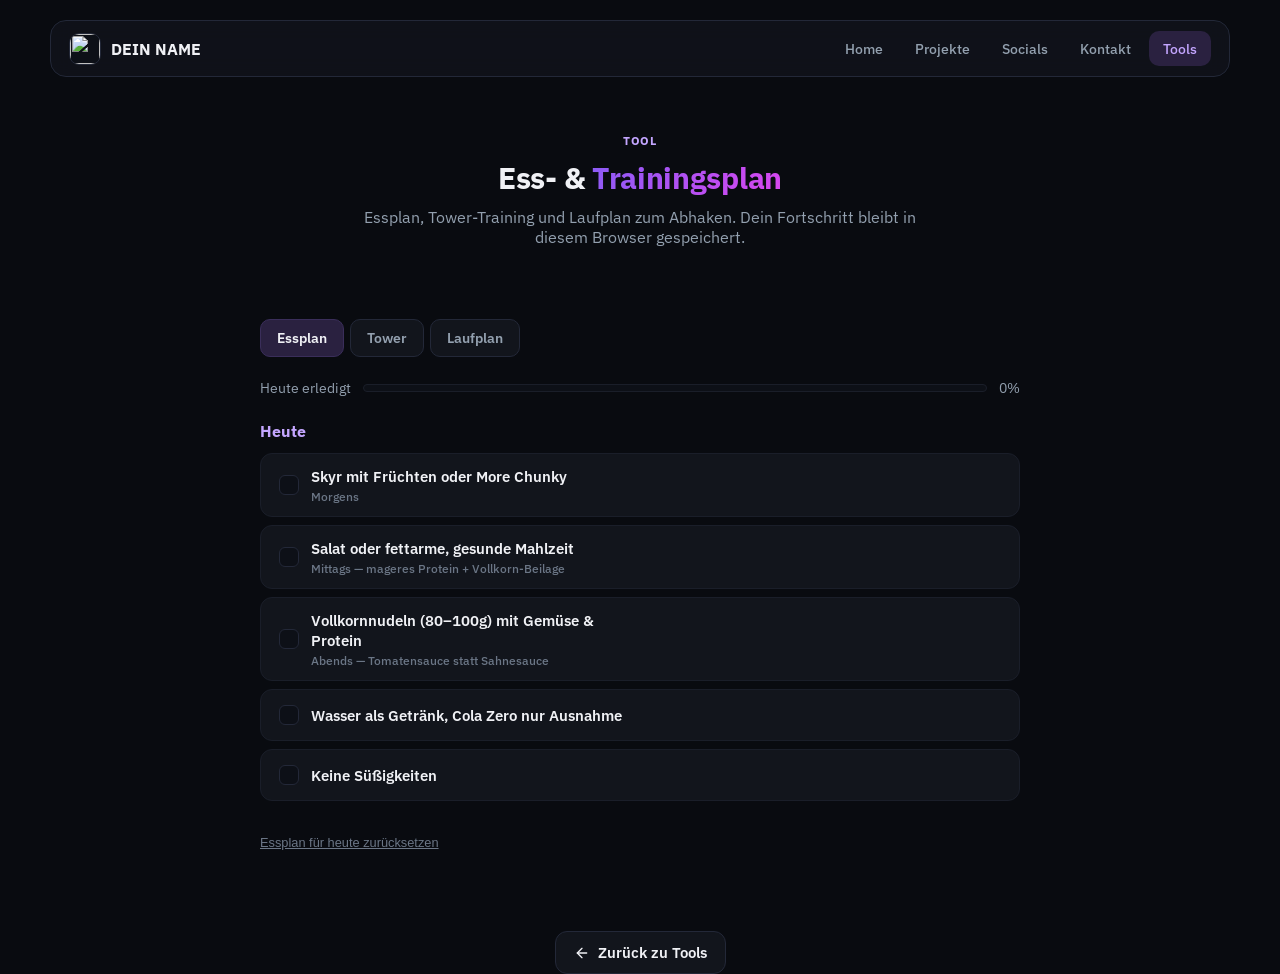
==== fitnessplan.html @ 19774f66 "Add files via upload" ====
<!doctype html>
<html lang="de">
<head>
<meta charset="UTF-8" />
<meta name="viewport" content="width=device-width, initial-scale=1" />
<title>Fitnessplan — DEIN NAME</title>
<link rel="preconnect" href="https://fonts.googleapis.com">
<link rel="preconnect" href="https://fonts.gstatic.com" crossorigin>
<link href="https://fonts.googleapis.com/css2?family=IBM+Plex+Mono:wght@400;500;600&family=IBM+Plex+Sans:wght@400;500;600;700;800&display=swap" rel="stylesheet">
<link rel="stylesheet" href="style.css">
</head>
<body>
<div class="page-bg">
  <img class="bg-gif" src="assets/background.gif" alt="" />
  <div class="blob blob-1"></div>
  <div class="blob blob-2"></div>
  <div class="scrim"></div>
</div>
<div class="nav-outer">
  <nav class="nav">
    <a href="index.html" class="nav-brand">
      <span class="nav-avatar"><img src="assets/avatar.jpg" alt=""></span>
      <span class="nav-name">DEIN NAME</span>
    </a>
    <div class="nav-links">
      <a href="index.html">Home</a>
      <a href="projekte.html">Projekte</a>
      <a href="socials.html">Socials</a>
      <a href="kontakt.html">Kontakt</a>
      <a href="tools.html" class="active">Tools</a>
    </div>
  </nav>
</div>

<main class="frame">
  <div class="wrap">
    <section class="section no-border centered" style="padding-top:56px;">
      <p class="section-eyebrow">TOOL</p>
      <h2>Ess- &amp; <span class="grad">Trainingsplan</span></h2>
      <p class="lead">Essplan, Tower-Training und Laufplan zum Abhaken. Dein Fortschritt bleibt in diesem Browser gespeichert.</p>
    </section>

    <section class="section no-border" style="padding-top:0; max-width:760px; margin:0 auto;">
      <div class="fit-tabs">
        <button class="fit-tab is-active" data-tab="essen">Essplan</button>
        <button class="fit-tab" data-tab="tower">Tower</button>
        <button class="fit-tab" data-tab="laufen">Laufplan</button>
      </div>

      <div class="fit-progress">
        <span>Heute erledigt</span>
        <span class="fit-progress-track"><span class="fit-progress-fill" id="progressFill"></span></span>
        <span id="progressLabel">0%</span>
      </div>

      <!-- ESSPLAN -->
      <div class="fit-panel is-active" data-panel="essen">
        <div class="fit-group">
          <h3>Heute</h3>
          <div class="fit-item" data-id="essen-morgens">
            <input type="checkbox" class="fit-check" />
            <span><span class="fit-item-title">Skyr mit Früchten oder More Chunky</span><span class="fit-item-sub">Morgens</span></span>
            <span></span><span></span>
          </div>
          <div class="fit-item" data-id="essen-mittags">
            <input type="checkbox" class="fit-check" />
            <span><span class="fit-item-title">Salat oder fettarme, gesunde Mahlzeit</span><span class="fit-item-sub">Mittags — mageres Protein + Vollkorn-Beilage</span></span>
            <span></span><span></span>
          </div>
          <div class="fit-item" data-id="essen-abends">
            <input type="checkbox" class="fit-check" />
            <span><span class="fit-item-title">Vollkornnudeln (80–100g) mit Gemüse &amp; Protein</span><span class="fit-item-sub">Abends — Tomatensauce statt Sahnesauce</span></span>
            <span></span><span></span>
          </div>
          <div class="fit-item" data-id="essen-wasser">
            <input type="checkbox" class="fit-check" />
            <span><span class="fit-item-title">Wasser als Getränk, Cola Zero nur Ausnahme</span></span>
            <span></span><span></span>
          </div>
          <div class="fit-item" data-id="essen-suess">
            <input type="checkbox" class="fit-check" />
            <span><span class="fit-item-title">Keine Süßigkeiten</span></span>
            <span></span><span></span>
          </div>
        </div>
        <button class="fit-reset" data-reset="essen">Essplan für heute zurücksetzen</button>
      </div>

      <!-- TOWER -->
      <div class="fit-panel" data-panel="tower">
        <div class="fit-group">
          <h3>Tag A — Zug (Rücken / Bizeps)</h3>
          <div class="fit-item" data-id="tower-a-klimm"><input type="checkbox" class="fit-check" /><span class="fit-item-title">Klimmzüge</span><span class="fit-item-sets">3 x 6–10</span><span class="fit-item-weight">Körpergewicht</span></div>
          <div class="fit-item" data-id="tower-a-lat"><input type="checkbox" class="fit-check" /><span class="fit-item-title">Kabelzug Lat-Pulldown</span><span class="fit-item-sets">3 x 10–12</span><span class="fit-item-weight">5 Platten (22,5kg)</span></div>
          <div class="fit-item" data-id="tower-a-row"><input type="checkbox" class="fit-check" /><span class="fit-item-title">Kabelrudern sitzend</span><span class="fit-item-sets">3 x 10–12</span><span class="fit-item-weight">5 Platten (22,5kg)</span></div>
          <div class="fit-item" data-id="tower-a-curl"><input type="checkbox" class="fit-check" /><span class="fit-item-title">Kabel-Bizepscurls</span><span class="fit-item-sets">3 x 12</span><span class="fit-item-weight">3 Platten (13,5kg)</span></div>
          <div class="fit-item" data-id="tower-a-leg"><input type="checkbox" class="fit-check" /><span class="fit-item-title">Hängendes Beinheben</span><span class="fit-item-sets">3 x 10–15</span><span class="fit-item-weight">Körpergewicht</span></div>
        </div>
        <div class="fit-group">
          <h3>Tag B — Druck (Brust / Schulter / Trizeps)</h3>
          <div class="fit-item" data-id="tower-b-dips"><input type="checkbox" class="fit-check" /><span class="fit-item-title">Dips am Tower</span><span class="fit-item-sets">3 x 6–10</span><span class="fit-item-weight">Körpergewicht</span></div>
          <div class="fit-item" data-id="tower-b-chest"><input type="checkbox" class="fit-check" /><span class="fit-item-title">Kabel-Brustpresse / Crossover</span><span class="fit-item-sets">3 x 10–12</span><span class="fit-item-weight">4 Platten (18kg) / Seite</span></div>
          <div class="fit-item" data-id="tower-b-shoulder"><input type="checkbox" class="fit-check" /><span class="fit-item-title">Kabel-Schulterdrücken</span><span class="fit-item-sets">3 x 10–12</span><span class="fit-item-weight">3 Platten (13,5kg) / Seite</span></div>
          <div class="fit-item" data-id="tower-b-tri"><input type="checkbox" class="fit-check" /><span class="fit-item-title">Kabel-Trizepsdrücken (Seil)</span><span class="fit-item-sets">3 x 12</span><span class="fit-item-weight">3 Platten (13,5kg)</span></div>
          <div class="fit-item" data-id="tower-b-plank"><input type="checkbox" class="fit-check" /><span class="fit-item-title">Plank</span><span class="fit-item-sets">3 x 30–45 Sek.</span><span class="fit-item-weight">Körpergewicht</span></div>
        </div>
        <div class="fit-group">
          <h3>Tag C — Beine + Rumpf</h3>
          <div class="fit-item" data-id="tower-c-squat"><input type="checkbox" class="fit-check" /><span class="fit-item-title">Kniebeugen</span><span class="fit-item-sets">3 x 12–15</span><span class="fit-item-weight">Körpergewicht</span></div>
          <div class="fit-item" data-id="tower-c-lunge"><input type="checkbox" class="fit-check" /><span class="fit-item-title">Ausfallschritte</span><span class="fit-item-sets">3 x 12 / Bein</span><span class="fit-item-weight">Körpergewicht</span></div>
          <div class="fit-item" data-id="tower-c-calf"><input type="checkbox" class="fit-check" /><span class="fit-item-title">Wadenheben</span><span class="fit-item-sets">3 x 15–20</span><span class="fit-item-weight">Körpergewicht</span></div>
          <div class="fit-item" data-id="tower-c-twist"><input type="checkbox" class="fit-check" /><span class="fit-item-title">Russian Twists / Seitplank</span><span class="fit-item-sets">3 x</span><span class="fit-item-weight">Körpergewicht</span></div>
        </div>
        <button class="fit-reset" data-reset="tower">Tower-Training zurücksetzen</button>
      </div>

      <!-- LAUFPLAN -->
      <div class="fit-panel" data-panel="laufen">
        <div class="fit-group">
          <h3>Fortschritt (2x pro Woche)</h3>
          <div class="fit-item" data-id="lauf-w12"><input type="checkbox" class="fit-check" /><span class="fit-item-title">Woche 1–2</span><span class="fit-item-sets">2,5 km</span><span class="fit-item-weight">Run/Walk 1/2 Min</span></div>
          <div class="fit-item" data-id="lauf-w34"><input type="checkbox" class="fit-check" /><span class="fit-item-title">Woche 3–4</span><span class="fit-item-sets">3,5 km</span><span class="fit-item-weight">mehr am Stück</span></div>
          <div class="fit-item" data-id="lauf-w56"><input type="checkbox" class="fit-check" /><span class="fit-item-title">Woche 5–6</span><span class="fit-item-sets">4,5 km</span><span class="fit-item-weight">durchgehend, langsam</span></div>
          <div class="fit-item" data-id="lauf-w78"><input type="checkbox" class="fit-check" /><span class="fit-item-title">Woche 7–8</span><span class="fit-item-sets">6 km</span><span class="fit-item-weight">durchgehend</span></div>
        </div>
        <button class="fit-reset" data-reset="laufen">Laufplan zurücksetzen</button>
      </div>
    </section>

    <div class="back-wrap">
      <a class="btn btn-ghost" href="tools.html">
        <svg viewBox="0 0 24 24" fill="none" stroke="currentColor" stroke-width="2" stroke-linecap="round" stroke-linejoin="round"><path d="M19 12H5"/><path d="m12 19-7-7 7-7"/></svg>
        Zurück zu Tools
      </a>
    </div>
  </div>
</main>

<script>
const STORAGE_KEY = "fitnessplan-checks";
const state = JSON.parse(localStorage.getItem(STORAGE_KEY) || "{}");

function saveState() {
  localStorage.setItem(STORAGE_KEY, JSON.stringify(state));
}

function updateProgress() {
  const activePanel = document.querySelector(".fit-panel.is-active");
  const items = activePanel.querySelectorAll(".fit-item");
  const total = items.length;
  const done = [...items].filter(i => state[i.dataset.id]).length;
  const pct = total ? Math.round((done / total) * 100) : 0;
  document.getElementById("progressFill").style.width = pct + "%";
  document.getElementById("progressLabel").textContent = pct + "%";
}

document.querySelectorAll(".fit-item").forEach(item => {
  const id = item.dataset.id;
  const box = item.querySelector(".fit-check");
  box.checked = !!state[id];
  if (box.checked) item.classList.add("is-done");
  box.addEventListener("change", () => {
    state[id] = box.checked;
    item.classList.toggle("is-done", box.checked);
    saveState();
    updateProgress();
  });
});

document.querySelectorAll(".fit-tab").forEach(tab => {
  tab.addEventListener("click", () => {
    document.querySelectorAll(".fit-tab").forEach(t => t.classList.remove("is-active"));
    document.querySelectorAll(".fit-panel").forEach(p => p.classList.remove("is-active"));
    tab.classList.add("is-active");
    document.querySelector(`.fit-panel[data-panel="${tab.dataset.tab}"]`).classList.add("is-active");
    updateProgress();
  });
});

document.querySelectorAll("[data-reset]").forEach(btn => {
  btn.addEventListener("click", () => {
    const prefix = btn.dataset.reset;
    Object.keys(state).forEach(k => { if (k.startsWith(prefix)) delete state[k]; });
    saveState();
    document.querySelectorAll(`.fit-panel[data-panel="${prefix}"] .fit-check`).forEach(box => {
      box.checked = false;
      box.closest(".fit-item").classList.remove("is-done");
    });
    updateProgress();
  });
});

updateProgress();
</script>
</body>
</html>
---- style.css ----
:root {
  --bg: #090B10;
  --panel: #12151C;
  --panel-2: #0D1017;
  --line: #232838;
  --line-soft: #1A1E29;
  --text: #F0F1F5;
  --muted: #93A0AF;
  --muted-2: #6B7686;

  /* purple accent system */
  --accent-1: #8B5CF6;   /* violet */
  --accent-2: #D946EF;   /* fuchsia */
  --accent-soft: #2A2140;
  --accent-text: #C4A6FF;

  --online: #3BA55C;
  --idle: #F0B429;
  --dnd: #ED4245;
  --offline: #6B7280;

  --font-sans: "IBM Plex Sans", system-ui, sans-serif;
  --font-mono: "IBM Plex Mono", ui-monospace, monospace;
  --grad: linear-gradient(120deg, var(--accent-1), var(--accent-2));
}

* { box-sizing: border-box; }

html, body {
  margin: 0;
  padding: 0;
  background: var(--bg);
  color: var(--text);
  font-family: var(--font-sans);
  -webkit-font-smoothing: antialiased;
  scroll-behavior: smooth;
}

.mono { font-family: var(--font-mono); }
.muted { color: var(--muted); }
.grad {
  background: var(--grad);
  -webkit-background-clip: text;
  background-clip: text;
  color: transparent;
}
.grad-dot { color: var(--accent-2); }

/* ---- background: gif/video + glow blobs ------------------------- */
.page-bg {
  position: fixed;
  inset: 0;
  z-index: -2;
  overflow: hidden;
  background: var(--bg);
}
.page-bg video, .page-bg img.bg-gif {
  position: absolute;
  inset: 0;
  width: 100%;
  height: 100%;
  object-fit: cover;
  opacity: 0.22;
}
.page-bg .blob {
  position: absolute;
  border-radius: 50%;
  filter: blur(90px);
  opacity: 0.35;
}
.page-bg .blob-1 {
  width: 520px; height: 520px;
  top: -160px; right: -100px;
  background: radial-gradient(circle, var(--accent-1), transparent 70%);
}
.page-bg .blob-2 {
  width: 460px; height: 460px;
  top: 40%; left: -140px;
  background: radial-gradient(circle, var(--accent-2), transparent 70%);
  opacity: 0.22;
}
.page-bg .scrim {
  position: absolute;
  inset: 0;
  background: linear-gradient(180deg, rgba(9,11,16,0.55), rgba(9,11,16,0.92) 60%, var(--bg));
}

.sound-btn {
  position: fixed;
  bottom: 20px;
  right: 20px;
  z-index: 30;
  display: inline-flex;
  align-items: center;
  gap: 8px;
  background: rgba(18,21,28,0.85);
  color: var(--text);
  border: 1px solid var(--line);
  border-radius: 999px;
  padding: 10px 16px;
  font-family: var(--font-sans);
  font-size: 0.85rem;
  font-weight: 500;
  cursor: pointer;
  backdrop-filter: blur(8px);
}
.sound-btn:hover { border-color: var(--accent-1); color: var(--accent-text); }
.sound-btn svg { width: 16px; height: 16px; }

/* ---- layout --------------------------------------------------- */
.wrap { max-width: 1180px; margin: 0 auto; padding: 0 24px; }

/* ---- nav (floating pill) --------------------------------------- */
.nav-outer { padding: 20px 24px 0; position: relative; z-index: 10; }
.nav {
  max-width: 1180px;
  margin: 0 auto;
  display: flex;
  align-items: center;
  justify-content: space-between;
  background: rgba(18,21,28,0.75);
  border: 1px solid var(--line);
  border-radius: 16px;
  padding: 10px 18px;
  backdrop-filter: blur(10px);
}
.nav-brand { display: flex; align-items: center; gap: 10px; text-decoration: none; color: var(--text); }
.nav-avatar {
  width: 32px; height: 32px;
  border-radius: 10px;
  overflow: hidden;
  background: var(--panel-2);
  border: 1px solid var(--line);
  flex-shrink: 0;
}
.nav-avatar img { width: 100%; height: 100%; object-fit: cover; display: block; }
.nav-name { font-weight: 700; font-size: 0.98rem; }
.nav-links { display: flex; align-items: center; gap: 4px; }
.nav-links a {
  display: inline-flex;
  align-items: center;
  gap: 6px;
  color: var(--muted);
  text-decoration: none;
  font-size: 0.9rem;
  font-weight: 500;
  padding: 8px 14px;
  border-radius: 10px;
  transition: color 0.15s ease, background 0.15s ease;
}
.nav-links a svg { width: 14px; height: 14px; }
.nav-links a:hover { color: var(--text); }
.nav-links a.active { color: var(--accent-text); background: var(--accent-soft); }
.nav-links a.locked { color: var(--muted-2); }

/* ---- hero ------------------------------------------------------- */
.hero-grid {
  display: grid;
  grid-template-columns: 1.15fr 0.85fr;
  gap: 40px;
  align-items: start;
  padding: 64px 0 56px;
}
@media (max-width: 900px) {
  .hero-grid { grid-template-columns: 1fr; padding: 40px 0; }
}

.badge {
  display: inline-flex;
  align-items: center;
  gap: 8px;
  background: var(--accent-soft);
  border: 1px solid #3A2E5A;
  color: var(--accent-text);
  font-size: 0.78rem;
  font-weight: 600;
  letter-spacing: 0.03em;
  padding: 7px 14px;
  border-radius: 999px;
  margin-bottom: 22px;
}
.badge .pip {
  width: 6px; height: 6px; border-radius: 50%;
  background: var(--accent-1);
}

.hero-copy h1 {
  font-size: 3rem;
  line-height: 1.08;
  font-weight: 800;
  margin: 0 0 18px;
  letter-spacing: -0.01em;
}
@media (max-width: 560px) { .hero-copy h1 { font-size: 2.2rem; } }

.hero-copy .lead {
  color: var(--muted);
  font-size: 1.05rem;
  line-height: 1.65;
  max-width: 52ch;
  margin: 0 0 28px;
}

.hero-actions { display: flex; flex-wrap: wrap; gap: 10px; }

.btn {
  display: inline-flex;
  align-items: center;
  gap: 8px;
  padding: 11px 18px;
  border-radius: 12px;
  font-size: 0.92rem;
  font-weight: 600;
  text-decoration: none;
  cursor: pointer;
  border: 1px solid transparent;
  transition: opacity 0.15s ease, border-color 0.15s ease, background 0.15s ease;
}
.btn svg { width: 16px; height: 16px; }
.btn-grad { background: var(--grad); color: #fff; }
.btn-grad:hover { opacity: 0.9; }
.btn-ghost {
  background: var(--panel);
  color: var(--text);
  border-color: var(--line);
}
.btn-ghost:hover { border-color: var(--accent-1); color: var(--accent-text); }
.btn-ghost.locked { color: var(--muted-2); }
.btn-wide { width: 100%; justify-content: center; }

/* ---- profile card ---------------------------------------------- */
.profile-card {
  background: var(--panel);
  border: 1px solid var(--line);
  border-radius: 18px;
  padding: 22px;
}
.profile-eyebrow {
  font-size: 0.75rem;
  font-weight: 700;
  letter-spacing: 0.06em;
  color: var(--accent-text);
  margin: 0 0 14px;
}
.profile-head { display: flex; align-items: center; gap: 14px; margin-bottom: 18px; }
.avatar-glow {
  width: 60px; height: 60px;
  border-radius: 16px;
  padding: 2px;
  background: var(--grad);
  flex-shrink: 0;
}
.avatar-glow span {
  display: block;
  width: 100%; height: 100%;
  border-radius: 14px;
  overflow: hidden;
  background: var(--panel-2);
}
.avatar-glow img { width: 100%; height: 100%; object-fit: cover; display: block; }
.profile-head h2 { margin: 0 0 2px; font-size: 1.15rem; font-weight: 700; }
.profile-head p { margin: 0; font-size: 0.88rem; color: var(--muted); }

.status-row { display: grid; grid-template-columns: 1fr 1fr; gap: 10px; margin-bottom: 14px; }
.status-widget {
  background: var(--panel-2);
  border: 1px solid var(--line-soft);
  border-radius: 12px;
  padding: 12px;
  min-height: 78px;
}
.status-top { display: flex; align-items: center; gap: 8px; margin-bottom: 8px; }
.status-mini-avatar {
  position: relative;
  width: 22px; height: 22px;
  border-radius: 50%;
  background: var(--panel);
  border: 1px solid var(--line);
  overflow: hidden;
  flex-shrink: 0;
}
.status-mini-avatar img { width: 100%; height: 100%; object-fit: cover; }
.status-mini-avatar .pip {
  position: absolute;
  bottom: -1px; right: -1px;
  width: 8px; height: 8px;
  border-radius: 50%;
  border: 2px solid var(--panel-2);
}
.status-icon {
  width: 20px; height: 20px;
  display: flex; align-items: center; justify-content: center;
  color: var(--accent-text);
}
.status-icon svg { width: 16px; height: 16px; }
.status-label { font-size: 0.82rem; font-weight: 600; color: var(--muted); }
.status-value { font-size: 0.86rem; font-weight: 700; margin: 0; }
.status-sub { font-size: 0.74rem; color: var(--muted-2); margin: 4px 0 0; }

.pip-online { background: var(--online); }
.pip-idle { background: var(--idle); }
.pip-dnd { background: var(--dnd); }
.pip-offline { background: var(--offline); }
.val-online { color: var(--online); }
.val-idle { color: var(--idle); }
.val-dnd { color: var(--dnd); }
.val-offline { color: var(--muted); }
.val-active { color: var(--accent-text); }

.tagline-bar {
  border: 1px solid var(--line-soft);
  border-radius: 12px;
  padding: 12px 14px;
  text-align: center;
  color: var(--muted);
  font-size: 0.85rem;
}

/* ---- section header --------------------------------------------- */
.section { padding: 40px 0; border-top: 1px solid var(--line-soft); }
.section.no-border { border-top: none; }
.section-eyebrow {
  font-size: 0.75rem;
  font-weight: 700;
  letter-spacing: 0.06em;
  color: var(--accent-text);
  margin: 0 0 10px;
}
.section h2 { font-size: 1.9rem; font-weight: 800; margin: 0 0 10px; letter-spacing: -0.01em; }
.section .lead { color: var(--muted); font-size: 0.98rem; max-width: 60ch; margin: 0 0 32px; }
.section.centered { text-align: center; }
.section.centered .lead { margin-left: auto; margin-right: auto; }
.section-icon {
  width: 48px; height: 48px;
  border-radius: 12px;
  background: var(--accent-soft);
  border: 1px solid #3A2E5A;
  display: flex; align-items: center; justify-content: center;
  color: var(--accent-text);
  margin: 0 auto 18px;
}
.section-icon svg { width: 22px; height: 22px; }

/* ---- communities grid ---------------------------------------- */
.community-grid { display: grid; grid-template-columns: 1fr 1fr; gap: 16px; }
@media (max-width: 700px) { .community-grid { grid-template-columns: 1fr; } }
.community-card {
  background: var(--panel);
  border: 1px solid var(--line);
  border-radius: 16px;
  padding: 18px;
  display: flex;
  gap: 16px;
  align-items: flex-start;
}
.community-thumb {
  width: 64px; height: 64px;
  border-radius: 14px;
  padding: 2px;
  background: var(--grad);
  flex-shrink: 0;
}
.community-thumb span {
  display: block; width: 100%; height: 100%;
  border-radius: 12px; overflow: hidden;
  background: var(--panel-2);
}
.community-thumb img { width: 100%; height: 100%; object-fit: cover; display: block; }
.community-body h3 { margin: 0 0 2px; font-size: 1.05rem; font-weight: 700; }
.community-body .role { margin: 0 0 12px; font-size: 0.85rem; color: var(--accent-text); font-weight: 600; }

/* ---- project / tools grid --------------------------------------- */
.project-grid { display: grid; grid-template-columns: 1fr 1fr; gap: 16px; }
@media (max-width: 700px) { .project-grid { grid-template-columns: 1fr; } }
.project-card {
  background: var(--panel);
  border: 1px solid var(--line);
  border-radius: 16px;
  padding: 22px;
}
.project-top { display: flex; align-items: flex-start; justify-content: space-between; margin-bottom: 16px; }
.icon-box {
  width: 42px; height: 42px;
  border-radius: 11px;
  background: var(--accent-soft);
  border: 1px solid #3A2E5A;
  display: flex; align-items: center; justify-content: center;
  color: var(--accent-text);
}
.icon-box svg { width: 19px; height: 19px; }
.icon-box-btn {
  width: 34px; height: 34px;
  border-radius: 10px;
  background: var(--panel-2);
  border: 1px solid var(--line);
  display: flex; align-items: center; justify-content: center;
  color: var(--muted);
  text-decoration: none;
}
.icon-box-btn svg { width: 15px; height: 15px; }
.project-card h3 { margin: 0 0 8px; font-size: 1.1rem; font-weight: 700; }
.project-card p { margin: 0 0 18px; color: var(--muted); font-size: 0.9rem; line-height: 1.55; }
.tag-row { display: flex; flex-wrap: wrap; gap: 8px; margin-bottom: 14px; }
.tag-pill {
  font-size: 0.76rem;
  font-weight: 600;
  color: var(--muted);
  background: var(--panel-2);
  border: 1px solid var(--line-soft);
  padding: 5px 11px;
  border-radius: 999px;
}
.lock-row {
  border-top: 1px solid var(--line-soft);
  padding-top: 12px;
  display: flex;
  align-items: center;
  gap: 6px;
  font-size: 0.8rem;
  color: var(--muted-2);
}
.lock-row svg { width: 13px; height: 13px; }

.notice-bar {
  display: flex;
  align-items: center;
  justify-content: center;
  gap: 8px;
  background: var(--panel);
  border: 1px solid var(--line);
  border-radius: 12px;
  padding: 14px;
  color: var(--muted);
  font-size: 0.88rem;
  margin-top: 24px;
}
.notice-bar svg { width: 15px; height: 15px; color: var(--accent-text); flex-shrink: 0; }

/* ---- contact cards ----------------------------------------------- */
.contact-grid { display: grid; grid-template-columns: 1fr 1fr; gap: 16px; max-width: 900px; margin: 0 auto; }
@media (max-width: 700px) { .contact-grid { grid-template-columns: 1fr; } }
.contact-card {
  background: var(--panel);
  border: 1px solid var(--line);
  border-radius: 16px;
  padding: 24px;
}
.contact-card .icon-box { margin-bottom: 18px; }
.contact-card .section-eyebrow { margin-bottom: 8px; }
.contact-card h3 { margin: 0 0 10px; font-size: 1.3rem; font-weight: 700; }
.contact-card p { margin: 0 0 20px; color: var(--muted); font-size: 0.92rem; line-height: 1.55; }

.back-wrap { text-align: center; margin-top: 40px; }

/* ---- login card (tools template) ---------------------------------- */
.login-wrap { display: flex; justify-content: center; padding: 70px 0; }
.login-card {
  width: 100%; max-width: 380px;
  background: var(--panel);
  border: 1px solid var(--line);
  border-radius: 18px;
  padding: 30px 26px;
  text-align: center;
}
.login-card .icon-box { margin: 0 auto 16px; width: 52px; height: 52px; border-radius: 14px; }
.login-card .icon-box svg { width: 24px; height: 24px; }
.login-card h1 { font-size: 1.4rem; margin: 0 0 8px; }
.login-card p.lead { font-size: 0.88rem; margin: 0 0 22px; }
.field {
  width: 100%;
  background: var(--panel-2);
  border: 1px solid var(--line);
  border-radius: 10px;
  padding: 11px 14px;
  color: var(--text);
  font-size: 0.9rem;
  margin-bottom: 12px;
  font-family: var(--font-sans);
}
.field::placeholder { color: var(--muted-2); }
.login-back { display: block; margin-top: 16px; font-size: 0.85rem; color: var(--muted); text-decoration: none; }
.login-back:hover { color: var(--accent-text); }

/* ---- footer ----------------------------------------------------- */
.foot {
  border-top: 1px solid var(--line-soft);
  padding: 26px 0 60px;
  display: flex;
  justify-content: space-between;
  align-items: center;
  flex-wrap: wrap;
  gap: 14px;
}
.foot-copy { font-size: 0.85rem; color: var(--muted-2); }
.foot-social { display: flex; gap: 10px; }
.foot-social a {
  width: 34px; height: 34px;
  border-radius: 10px;
  background: var(--panel);
  border: 1px solid var(--line);
  display: flex; align-items: center; justify-content: center;
  color: var(--muted);
  text-decoration: none;
}
.foot-social a svg { width: 15px; height: 15px; }
.foot-social a:hover { color: var(--accent-text); border-color: var(--accent-1); }

main.frame { position: relative; z-index: 1; }

a:focus-visible, button:focus-visible {
  outline: 2px solid var(--accent-1);
  outline-offset: 2px;
}

@media (prefers-reduced-motion: reduce) {
  * { transition: none !important; animation: none !important; }
}

/* ---- fitness tool ------------------------------------------------ */
.fit-tabs { display: flex; gap: 6px; margin-bottom: 22px; flex-wrap: wrap; }
.fit-tab {
  background: var(--panel);
  border: 1px solid var(--line);
  color: var(--muted);
  font-family: var(--font-sans);
  font-size: 0.88rem;
  font-weight: 600;
  padding: 9px 16px;
  border-radius: 10px;
  cursor: pointer;
}
.fit-tab.is-active { color: var(--text); background: var(--accent-soft); border-color: #3A2E5A; }

.fit-progress {
  display: flex; align-items: center; gap: 12px;
  margin-bottom: 24px;
  color: var(--muted); font-size: 0.85rem;
}
.fit-progress-track {
  flex: 1; height: 8px; border-radius: 999px;
  background: var(--panel-2); border: 1px solid var(--line-soft); overflow: hidden;
}
.fit-progress-fill { height: 100%; background: var(--grad); width: 0%; transition: width 0.25s ease; }

.fit-panel { display: none; }
.fit-panel.is-active { display: block; }

.fit-group { margin-bottom: 28px; }
.fit-group h3 { font-size: 1rem; font-weight: 700; margin: 0 0 12px; color: var(--accent-text); }

.fit-item {
  display: grid;
  grid-template-columns: 22px 1.3fr 0.5fr 0.9fr;
  gap: 14px;
  align-items: center;
  padding: 12px 14px;
  border-radius: 12px;
  border: 1px solid var(--line-soft);
  background: var(--panel);
  margin-bottom: 8px;
}
.fit-item.is-done { opacity: 0.55; }
.fit-item.is-done .fit-item-title { text-decoration: line-through; }
@media (max-width: 700px) {
  .fit-item { grid-template-columns: 22px 1fr; }
  .fit-item-sets, .fit-item-weight { grid-column: 2; font-size: 0.8rem; }
}

.fit-check {
  appearance: none;
  width: 20px; height: 20px;
  border-radius: 6px;
  border: 1.5px solid var(--line);
  background: var(--panel-2);
  cursor: pointer;
  position: relative;
  flex-shrink: 0;
}
.fit-check:checked { background: var(--grad); border-color: transparent; }
.fit-check:checked::after {
  content: "";
  position: absolute; left: 6px; top: 2px;
  width: 5px; height: 10px;
  border: solid #fff; border-width: 0 2px 2px 0;
  transform: rotate(40deg);
}

.fit-item-title { font-size: 0.92rem; font-weight: 600; }
.fit-item-sub { display: block; font-size: 0.78rem; color: var(--muted-2); font-weight: 500; margin-top: 2px; }
.fit-item-sets, .fit-item-weight { font-size: 0.82rem; color: var(--muted); }

.fit-reset {
  background: none; border: none; color: var(--muted-2);
  font-size: 0.8rem; text-decoration: underline; cursor: pointer;
  padding: 0; margin-top: 6px;
}
.fit-reset:hover { color: var(--accent-text); }
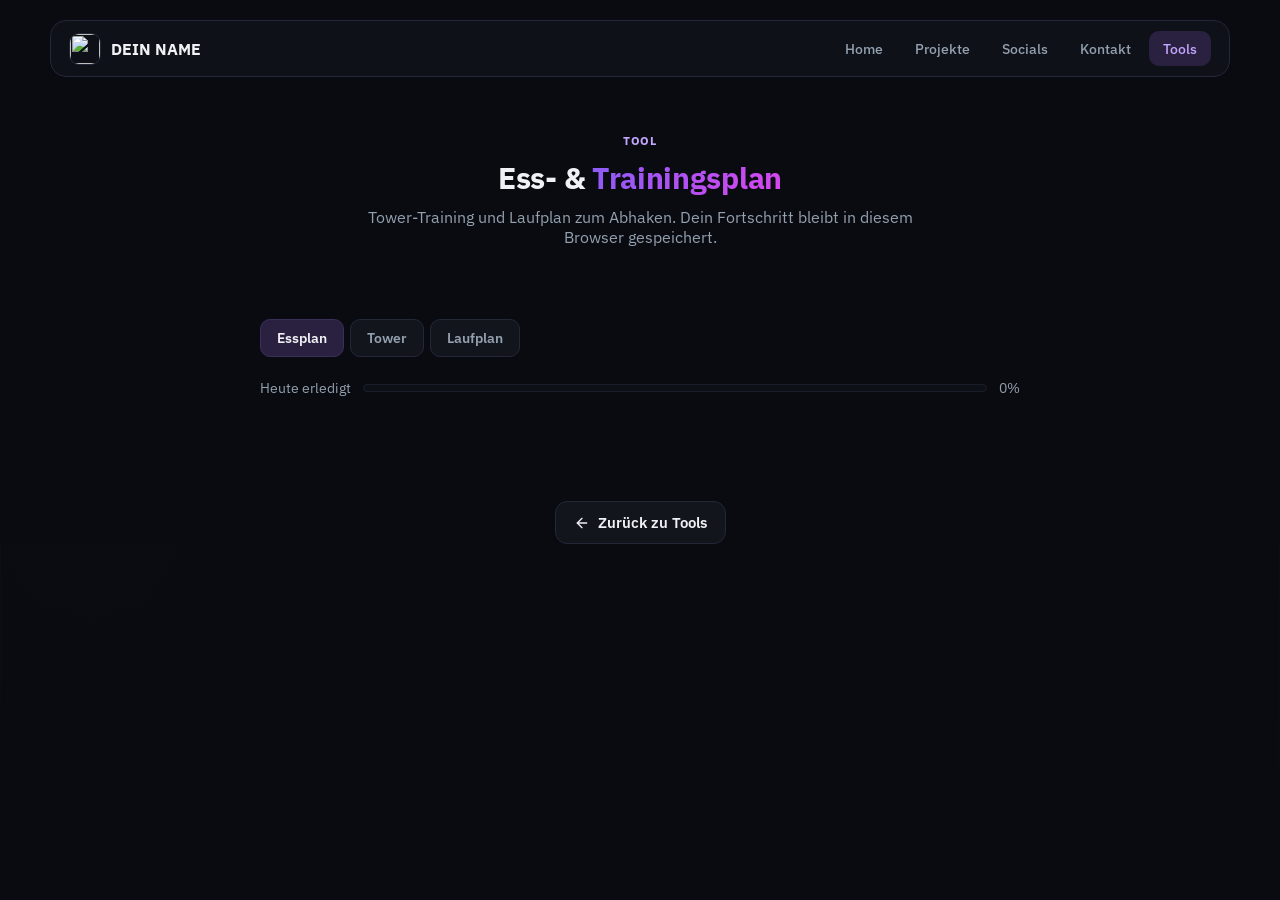
==== commit 6b58ba3e: "Update fitnessplan.html" ====
--- a/fitnessplan.html
+++ b/fitnessplan.html
@@ -37,7 +37,7 @@
     <section class="section no-border centered" style="padding-top:56px;">
       <p class="section-eyebrow">TOOL</p>
       <h2>Ess- &amp; <span class="grad">Trainingsplan</span></h2>
-      <p class="lead">Essplan, Tower-Training und Laufplan zum Abhaken. Dein Fortschritt bleibt in diesem Browser gespeichert.</p>
+      <p class="lead"> Tower-Training und Laufplan zum Abhaken. Dein Fortschritt bleibt in diesem Browser gespeichert.</p>
     </section>
 
     <section class="section no-border" style="padding-top:0; max-width:760px; margin:0 auto;">
@@ -51,39 +51,6 @@
         <span>Heute erledigt</span>
         <span class="fit-progress-track"><span class="fit-progress-fill" id="progressFill"></span></span>
         <span id="progressLabel">0%</span>
-      </div>
-
-      <!-- ESSPLAN -->
-      <div class="fit-panel is-active" data-panel="essen">
-        <div class="fit-group">
-          <h3>Heute</h3>
-          <div class="fit-item" data-id="essen-morgens">
-            <input type="checkbox" class="fit-check" />
-            <span><span class="fit-item-title">Skyr mit Früchten oder More Chunky</span><span class="fit-item-sub">Morgens</span></span>
-            <span></span><span></span>
-          </div>
-          <div class="fit-item" data-id="essen-mittags">
-            <input type="checkbox" class="fit-check" />
-            <span><span class="fit-item-title">Salat oder fettarme, gesunde Mahlzeit</span><span class="fit-item-sub">Mittags — mageres Protein + Vollkorn-Beilage</span></span>
-            <span></span><span></span>
-          </div>
-          <div class="fit-item" data-id="essen-abends">
-            <input type="checkbox" class="fit-check" />
-            <span><span class="fit-item-title">Vollkornnudeln (80–100g) mit Gemüse &amp; Protein</span><span class="fit-item-sub">Abends — Tomatensauce statt Sahnesauce</span></span>
-            <span></span><span></span>
-          </div>
-          <div class="fit-item" data-id="essen-wasser">
-            <input type="checkbox" class="fit-check" />
-            <span><span class="fit-item-title">Wasser als Getränk, Cola Zero nur Ausnahme</span></span>
-            <span></span><span></span>
-          </div>
-          <div class="fit-item" data-id="essen-suess">
-            <input type="checkbox" class="fit-check" />
-            <span><span class="fit-item-title">Keine Süßigkeiten</span></span>
-            <span></span><span></span>
-          </div>
-        </div>
-        <button class="fit-reset" data-reset="essen">Essplan für heute zurücksetzen</button>
       </div>
 
       <!-- TOWER -->
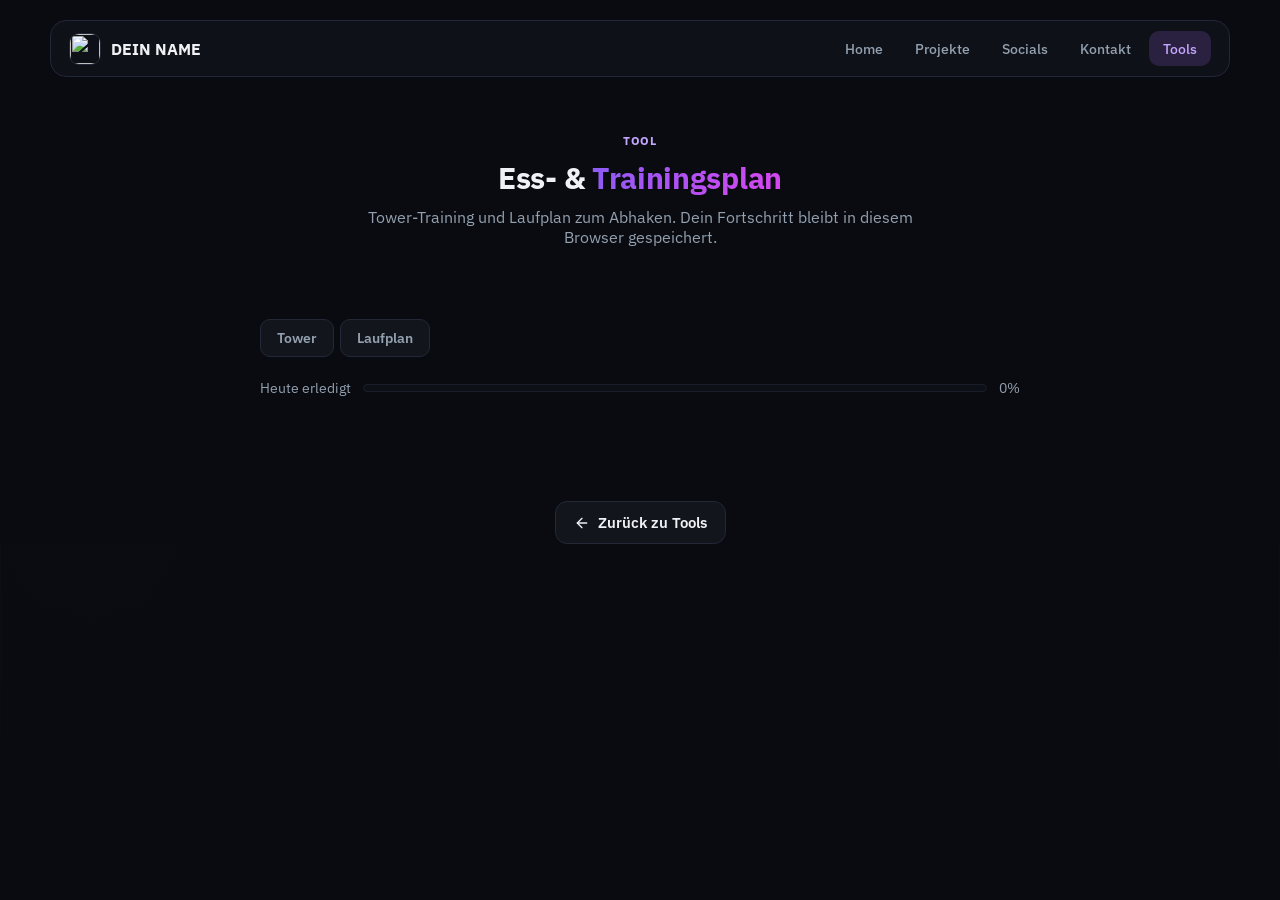
==== commit c5989818: "Update fitnessplan.html" ====
--- a/fitnessplan.html
+++ b/fitnessplan.html
@@ -42,7 +42,6 @@
 
     <section class="section no-border" style="padding-top:0; max-width:760px; margin:0 auto;">
       <div class="fit-tabs">
-        <button class="fit-tab is-active" data-tab="essen">Essplan</button>
         <button class="fit-tab" data-tab="tower">Tower</button>
         <button class="fit-tab" data-tab="laufen">Laufplan</button>
       </div>
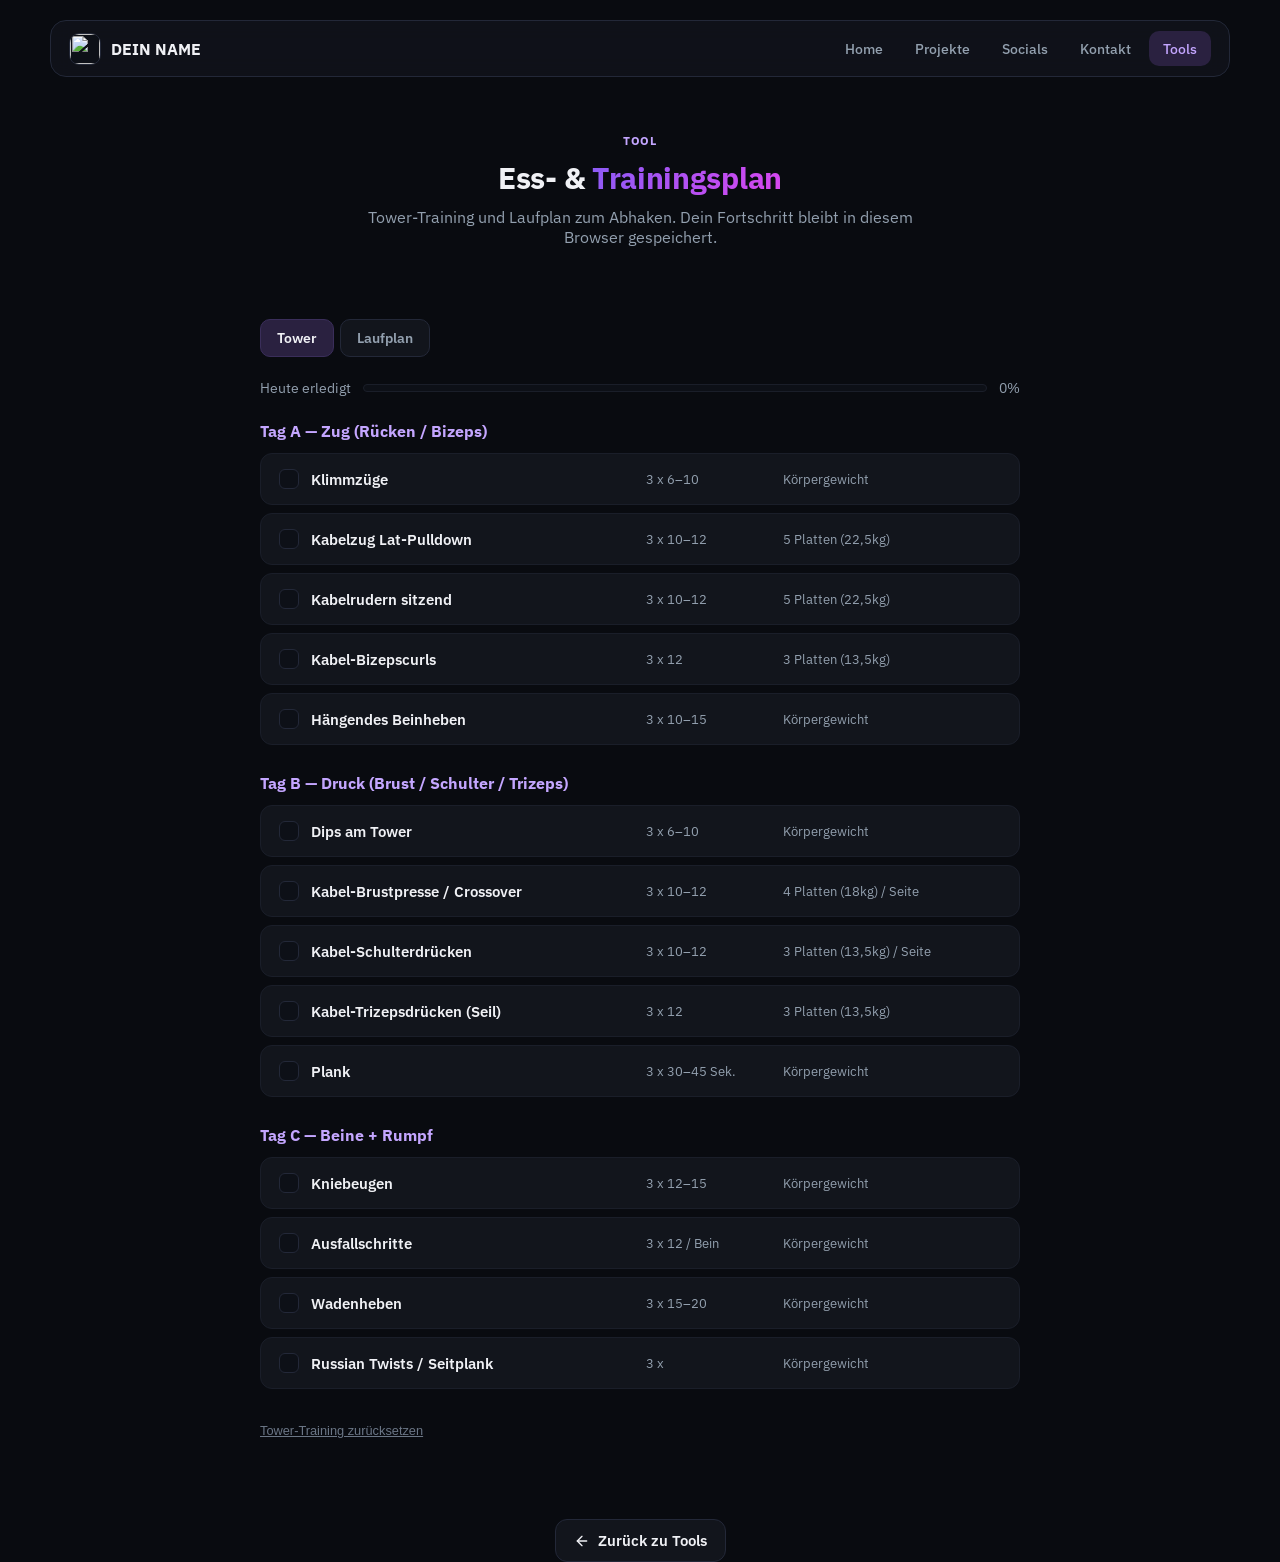
==== commit ebe5d60a: "Update fitnessplan.html" ====
--- a/fitnessplan.html
+++ b/fitnessplan.html
@@ -155,8 +155,15 @@
     updateProgress();
   });
 });
+// Beim Laden automatisch Tower auswählen
+const towerTab = document.querySelector('.fit-tab[data-tab="tower"]');
+const towerPanel = document.querySelector('.fit-panel[data-panel="tower"]');
+
+towerTab.classList.add("is-active");
+towerPanel.classList.add("is-active");
 
 updateProgress();
+
 </script>
 </body>
 </html>
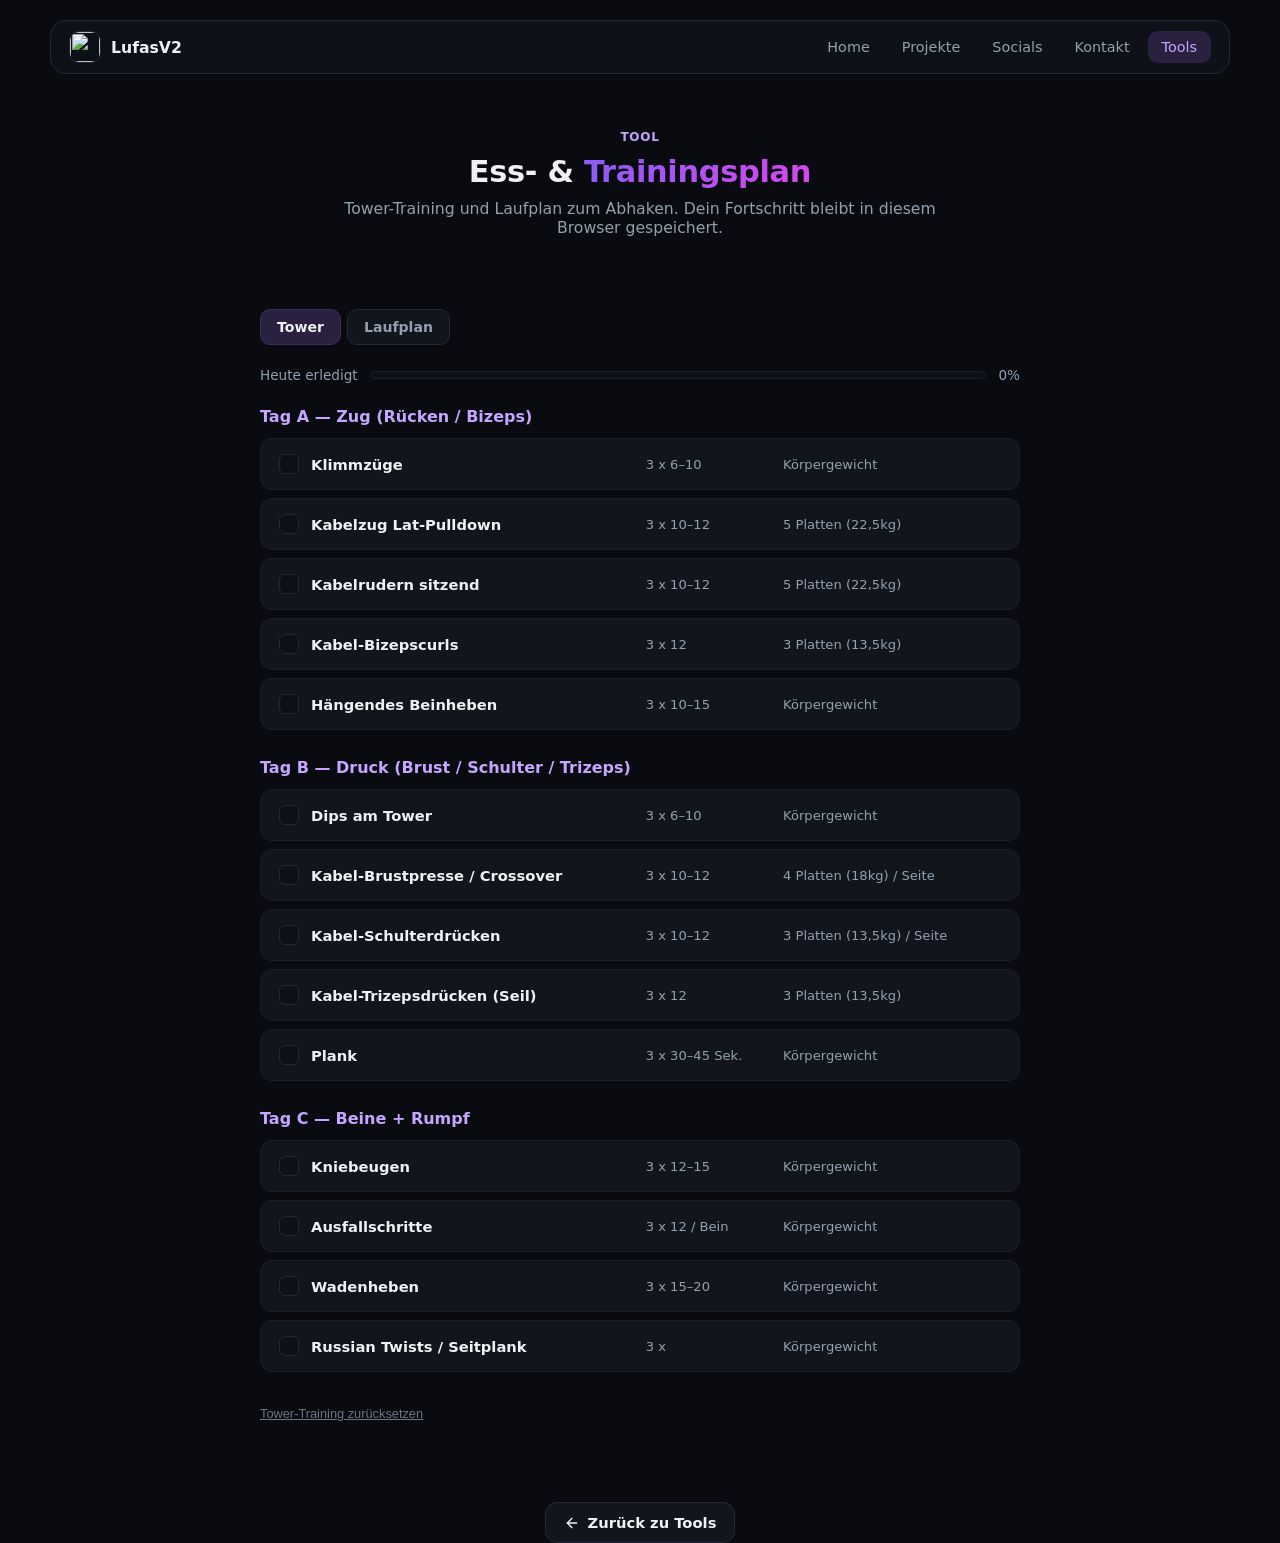
==== commit d37d40d4: "Update fitnessplan.html" ====
--- a/fitnessplan.html
+++ b/fitnessplan.html
@@ -3,10 +3,10 @@
 <head>
 <meta charset="UTF-8" />
 <meta name="viewport" content="width=device-width, initial-scale=1" />
-<title>Fitnessplan — DEIN NAME</title>
+<title>Fitnessplan — LufasV2</title>
 <link rel="preconnect" href="https://fonts.googleapis.com">
 <link rel="preconnect" href="https://fonts.gstatic.com" crossorigin>
-<link href="https://fonts.googleapis.com/css2?family=IBM+Plex+Mono:wght@400;500;600&family=IBM+Plex+Sans:wght@400;500;600;700;800&display=swap" rel="stylesheet">
+<link href="https://fonts.googleapis.com/css2?family=Space+Grotesk:wght@500;600;700&family=Inter:wght@400;500;600&family=IBM+Plex+Mono:wght@400;500;600&display=swap" rel="stylesheet">
 <link rel="stylesheet" href="style.css">
 </head>
 <body>
@@ -20,7 +20,7 @@
   <nav class="nav">
     <a href="index.html" class="nav-brand">
       <span class="nav-avatar"><img src="assets/avatar.jpg" alt=""></span>
-      <span class="nav-name">DEIN NAME</span>
+      <span class="nav-name">LufasV2</span>
     </a>
     <div class="nav-links">
       <a href="index.html">Home</a>
@@ -37,7 +37,7 @@
     <section class="section no-border centered" style="padding-top:56px;">
       <p class="section-eyebrow">TOOL</p>
       <h2>Ess- &amp; <span class="grad">Trainingsplan</span></h2>
-      <p class="lead"> Tower-Training und Laufplan zum Abhaken. Dein Fortschritt bleibt in diesem Browser gespeichert.</p>
+      <p class="lead">Tower-Training und Laufplan zum Abhaken. Dein Fortschritt bleibt in diesem Browser gespeichert.</p>
     </section>
 
     <section class="section no-border" style="padding-top:0; max-width:760px; margin:0 auto;">
@@ -155,15 +155,14 @@
     updateProgress();
   });
 });
+
 // Beim Laden automatisch Tower auswählen
 const towerTab = document.querySelector('.fit-tab[data-tab="tower"]');
 const towerPanel = document.querySelector('.fit-panel[data-panel="tower"]');
-
 towerTab.classList.add("is-active");
 towerPanel.classList.add("is-active");
 
 updateProgress();
-
 </script>
 </body>
 </html>
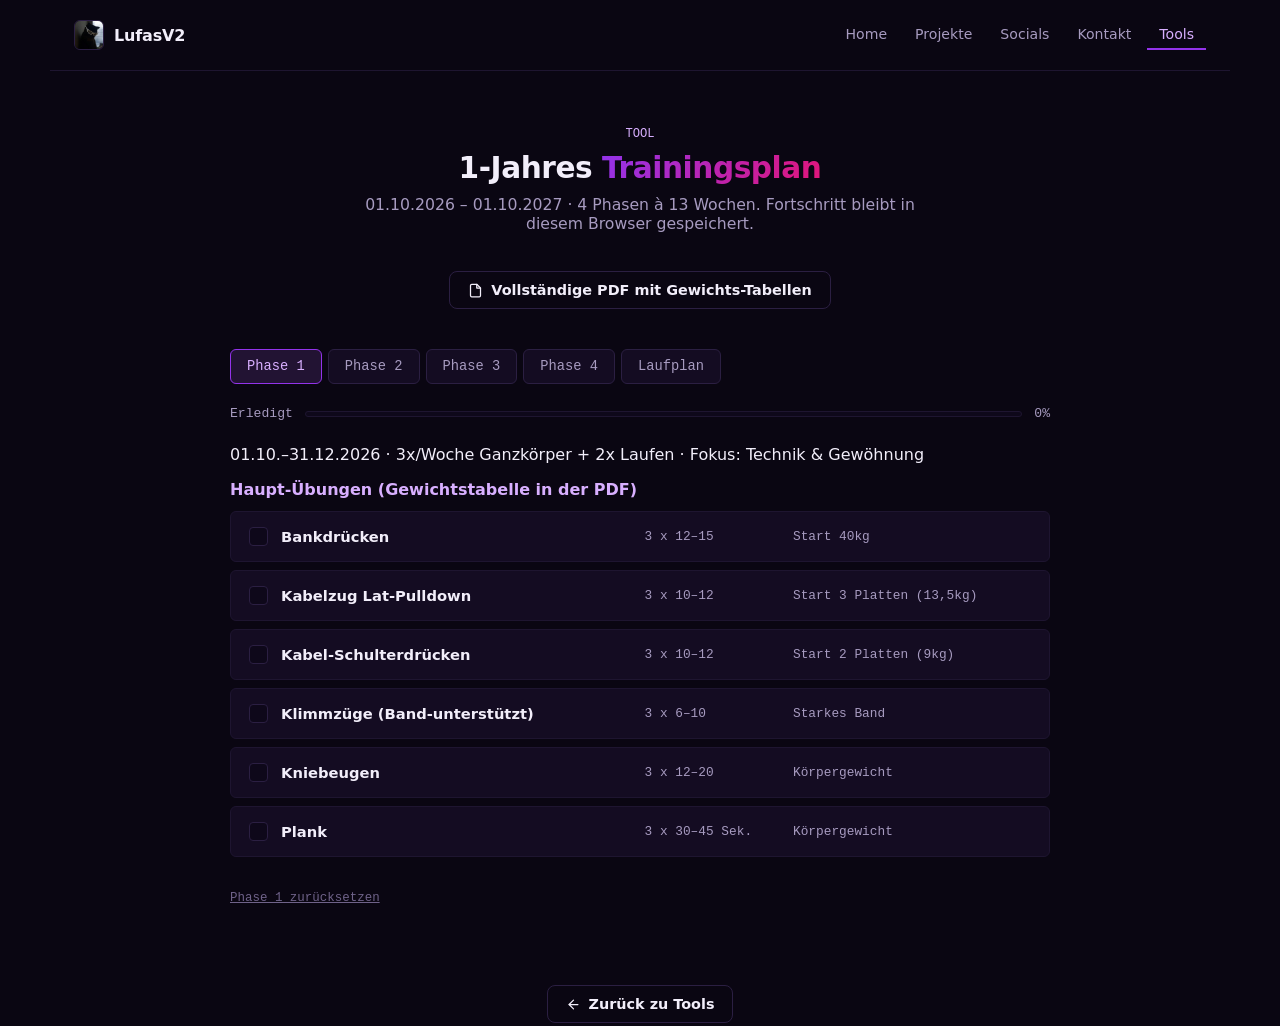
==== commit 469574d8: "Update fitnessplan.html" ====
--- a/fitnessplan.html
+++ b/fitnessplan.html
@@ -36,60 +36,99 @@
   <div class="wrap">
     <section class="section no-border centered" style="padding-top:56px;">
       <p class="section-eyebrow">TOOL</p>
-      <h2>Ess- &amp; <span class="grad">Trainingsplan</span></h2>
-      <p class="lead">Tower-Training und Laufplan zum Abhaken. Dein Fortschritt bleibt in diesem Browser gespeichert.</p>
+      <h2>1-Jahres <span class="grad">Trainingsplan</span></h2>
+      <p class="lead">01.10.2026 – 01.10.2027 · 4 Phasen à 13 Wochen. Fortschritt bleibt in diesem Browser gespeichert.</p>
+      <a class="btn btn-ghost" href="assets/jahresplan.pdf" target="_blank" rel="noopener" style="margin-top:6px;">
+        <svg viewBox="0 0 24 24" fill="none" stroke="currentColor" stroke-width="2" stroke-linecap="round" stroke-linejoin="round"><path d="M14 2H6a2 2 0 0 0-2 2v16a2 2 0 0 0 2 2h12a2 2 0 0 0 2-2V8Z"/><path d="M14 2v6h6"/></svg>
+        Vollständige PDF mit Gewichts-Tabellen
+      </a>
     </section>
 
-    <section class="section no-border" style="padding-top:0; max-width:760px; margin:0 auto;">
+    <section class="section no-border" style="padding-top:0; max-width:820px; margin:0 auto;">
       <div class="fit-tabs">
-        <button class="fit-tab" data-tab="tower">Tower</button>
+        <button class="fit-tab" data-tab="phase1">Phase 1</button>
+        <button class="fit-tab" data-tab="phase2">Phase 2</button>
+        <button class="fit-tab" data-tab="phase3">Phase 3</button>
+        <button class="fit-tab" data-tab="phase4">Phase 4</button>
         <button class="fit-tab" data-tab="laufen">Laufplan</button>
       </div>
 
       <div class="fit-progress">
-        <span>Heute erledigt</span>
+        <span>Erledigt</span>
         <span class="fit-progress-track"><span class="fit-progress-fill" id="progressFill"></span></span>
         <span id="progressLabel">0%</span>
       </div>
 
-      <!-- TOWER -->
-      <div class="fit-panel" data-panel="tower">
-        <div class="fit-group">
-          <h3>Tag A — Zug (Rücken / Bizeps)</h3>
-          <div class="fit-item" data-id="tower-a-klimm"><input type="checkbox" class="fit-check" /><span class="fit-item-title">Klimmzüge</span><span class="fit-item-sets">3 x 6–10</span><span class="fit-item-weight">Körpergewicht</span></div>
-          <div class="fit-item" data-id="tower-a-lat"><input type="checkbox" class="fit-check" /><span class="fit-item-title">Kabelzug Lat-Pulldown</span><span class="fit-item-sets">3 x 10–12</span><span class="fit-item-weight">5 Platten (22,5kg)</span></div>
-          <div class="fit-item" data-id="tower-a-row"><input type="checkbox" class="fit-check" /><span class="fit-item-title">Kabelrudern sitzend</span><span class="fit-item-sets">3 x 10–12</span><span class="fit-item-weight">5 Platten (22,5kg)</span></div>
-          <div class="fit-item" data-id="tower-a-curl"><input type="checkbox" class="fit-check" /><span class="fit-item-title">Kabel-Bizepscurls</span><span class="fit-item-sets">3 x 12</span><span class="fit-item-weight">3 Platten (13,5kg)</span></div>
-          <div class="fit-item" data-id="tower-a-leg"><input type="checkbox" class="fit-check" /><span class="fit-item-title">Hängendes Beinheben</span><span class="fit-item-sets">3 x 10–15</span><span class="fit-item-weight">Körpergewicht</span></div>
-        </div>
-        <div class="fit-group">
-          <h3>Tag B — Druck (Brust / Schulter / Trizeps)</h3>
-          <div class="fit-item" data-id="tower-b-dips"><input type="checkbox" class="fit-check" /><span class="fit-item-title">Dips am Tower</span><span class="fit-item-sets">3 x 6–10</span><span class="fit-item-weight">Körpergewicht</span></div>
-          <div class="fit-item" data-id="tower-b-chest"><input type="checkbox" class="fit-check" /><span class="fit-item-title">Kabel-Brustpresse / Crossover</span><span class="fit-item-sets">3 x 10–12</span><span class="fit-item-weight">4 Platten (18kg) / Seite</span></div>
-          <div class="fit-item" data-id="tower-b-shoulder"><input type="checkbox" class="fit-check" /><span class="fit-item-title">Kabel-Schulterdrücken</span><span class="fit-item-sets">3 x 10–12</span><span class="fit-item-weight">3 Platten (13,5kg) / Seite</span></div>
-          <div class="fit-item" data-id="tower-b-tri"><input type="checkbox" class="fit-check" /><span class="fit-item-title">Kabel-Trizepsdrücken (Seil)</span><span class="fit-item-sets">3 x 12</span><span class="fit-item-weight">3 Platten (13,5kg)</span></div>
-          <div class="fit-item" data-id="tower-b-plank"><input type="checkbox" class="fit-check" /><span class="fit-item-title">Plank</span><span class="fit-item-sets">3 x 30–45 Sek.</span><span class="fit-item-weight">Körpergewicht</span></div>
-        </div>
-        <div class="fit-group">
-          <h3>Tag C — Beine + Rumpf</h3>
-          <div class="fit-item" data-id="tower-c-squat"><input type="checkbox" class="fit-check" /><span class="fit-item-title">Kniebeugen</span><span class="fit-item-sets">3 x 12–15</span><span class="fit-item-weight">Körpergewicht</span></div>
-          <div class="fit-item" data-id="tower-c-lunge"><input type="checkbox" class="fit-check" /><span class="fit-item-title">Ausfallschritte</span><span class="fit-item-sets">3 x 12 / Bein</span><span class="fit-item-weight">Körpergewicht</span></div>
-          <div class="fit-item" data-id="tower-c-calf"><input type="checkbox" class="fit-check" /><span class="fit-item-title">Wadenheben</span><span class="fit-item-sets">3 x 15–20</span><span class="fit-item-weight">Körpergewicht</span></div>
-          <div class="fit-item" data-id="tower-c-twist"><input type="checkbox" class="fit-check" /><span class="fit-item-title">Russian Twists / Seitplank</span><span class="fit-item-sets">3 x</span><span class="fit-item-weight">Körpergewicht</span></div>
-        </div>
-        <button class="fit-reset" data-reset="tower">Tower-Training zurücksetzen</button>
+      <!-- PHASE 1 -->
+      <div class="fit-panel" data-panel="phase1">
+        <p class="fit-phase-meta">01.10.–31.12.2026 · 3x/Woche Ganzkörper + 2x Laufen · Fokus: Technik &amp; Gewöhnung</p>
+        <div class="fit-group">
+          <h3>Haupt-Übungen (Gewichtstabelle in der PDF)</h3>
+          <div class="fit-item" data-id="p1-bench"><input type="checkbox" class="fit-check" /><span class="fit-item-title">Bankdrücken</span><span class="fit-item-sets">3 x 12–15</span><span class="fit-item-weight">Start 40kg</span></div>
+          <div class="fit-item" data-id="p1-lat"><input type="checkbox" class="fit-check" /><span class="fit-item-title">Kabelzug Lat-Pulldown</span><span class="fit-item-sets">3 x 10–12</span><span class="fit-item-weight">Start 3 Platten (13,5kg)</span></div>
+          <div class="fit-item" data-id="p1-shoulder"><input type="checkbox" class="fit-check" /><span class="fit-item-title">Kabel-Schulterdrücken</span><span class="fit-item-sets">3 x 10–12</span><span class="fit-item-weight">Start 2 Platten (9kg)</span></div>
+          <div class="fit-item" data-id="p1-pullup"><input type="checkbox" class="fit-check" /><span class="fit-item-title">Klimmzüge (Band-unterstützt)</span><span class="fit-item-sets">3 x 6–10</span><span class="fit-item-weight">Starkes Band</span></div>
+          <div class="fit-item" data-id="p1-squat"><input type="checkbox" class="fit-check" /><span class="fit-item-title">Kniebeugen</span><span class="fit-item-sets">3 x 12–20</span><span class="fit-item-weight">Körpergewicht</span></div>
+          <div class="fit-item" data-id="p1-plank"><input type="checkbox" class="fit-check" /><span class="fit-item-title">Plank</span><span class="fit-item-sets">3 x 30–45 Sek.</span><span class="fit-item-weight">Körpergewicht</span></div>
+        </div>
+        <button class="fit-reset" data-reset="p1">Phase 1 zurücksetzen</button>
+      </div>
+
+      <!-- PHASE 2 -->
+      <div class="fit-panel" data-panel="phase2">
+        <p class="fit-phase-meta">01.01.–31.03.2027 · 4x/Woche Push/Pull/Legs + 2-3x Laufen · Fokus: Kraft-Basis</p>
+        <div class="fit-group">
+          <h3>Haupt-Übungen (Gewichtstabelle in der PDF)</h3>
+          <div class="fit-item" data-id="p2-bench"><input type="checkbox" class="fit-check" /><span class="fit-item-title">Bankdrücken</span><span class="fit-item-sets">4 x 8–10</span><span class="fit-item-weight">Start 57,5kg</span></div>
+          <div class="fit-item" data-id="p2-row"><input type="checkbox" class="fit-check" /><span class="fit-item-title">Kabelrudern sitzend</span><span class="fit-item-sets">3 x 10–12</span><span class="fit-item-weight">Start 8 Platten (36kg)</span></div>
+          <div class="fit-item" data-id="p2-rdl"><input type="checkbox" class="fit-check" /><span class="fit-item-title">Rumänisches Kreuzheben</span><span class="fit-item-sets">3 x 8–10</span><span class="fit-item-weight">Start 30kg</span></div>
+          <div class="fit-item" data-id="p2-pullup"><input type="checkbox" class="fit-check" /><span class="fit-item-title">Klimmzüge (ohne Band)</span><span class="fit-item-sets">3 x 6–12</span><span class="fit-item-weight">Körpergewicht</span></div>
+          <div class="fit-item" data-id="p2-dips"><input type="checkbox" class="fit-check" /><span class="fit-item-title">Dips am Tower</span><span class="fit-item-sets">3 x 6–12</span><span class="fit-item-weight">Körpergewicht</span></div>
+          <div class="fit-item" data-id="p2-legraise"><input type="checkbox" class="fit-check" /><span class="fit-item-title">Hängendes Beinheben</span><span class="fit-item-sets">3 x 10–15</span><span class="fit-item-weight">Körpergewicht</span></div>
+        </div>
+        <button class="fit-reset" data-reset="p2">Phase 2 zurücksetzen</button>
+      </div>
+
+      <!-- PHASE 3 -->
+      <div class="fit-panel" data-panel="phase3">
+        <p class="fit-phase-meta">01.04.–30.06.2027 · 5x/Woche Push/Pull/Legs + 2x Laufen · Fokus: Muskelaufbau</p>
+        <div class="fit-group">
+          <h3>Haupt-Übungen (Gewichtstabelle in der PDF)</h3>
+          <div class="fit-item" data-id="p3-bench"><input type="checkbox" class="fit-check" /><span class="fit-item-title">Bankdrücken</span><span class="fit-item-sets">4 x 8–10</span><span class="fit-item-weight">Start 72,5kg</span></div>
+          <div class="fit-item" data-id="p3-crossover"><input type="checkbox" class="fit-check" /><span class="fit-item-title">Kabel-Brustpresse / Crossover</span><span class="fit-item-sets">3 x 10–12</span><span class="fit-item-weight">Start 5 Platten (22,5kg)</span></div>
+          <div class="fit-item" data-id="p3-pullup"><input type="checkbox" class="fit-check" /><span class="fit-item-title">Klimmzüge (mit Zusatzgewicht)</span><span class="fit-item-sets">4 x 8–10</span><span class="fit-item-weight">Start +0kg</span></div>
+          <div class="fit-item" data-id="p3-row"><input type="checkbox" class="fit-check" /><span class="fit-item-title">Kabelrudern sitzend</span><span class="fit-item-sets">4 x 10–12</span><span class="fit-item-weight">Start 14 Platten (63kg)</span></div>
+          <div class="fit-item" data-id="p3-goblet"><input type="checkbox" class="fit-check" /><span class="fit-item-title">Goblet Squat / Split Squat</span><span class="fit-item-sets">4 x 10–12</span><span class="fit-item-weight">Start 10kg</span></div>
+          <div class="fit-item" data-id="p3-hipthrust"><input type="checkbox" class="fit-check" /><span class="fit-item-title">Hip Thrust</span><span class="fit-item-sets">3 x 10–12</span><span class="fit-item-weight">Start 20kg</span></div>
+        </div>
+        <button class="fit-reset" data-reset="p3">Phase 3 zurücksetzen</button>
+      </div>
+
+      <!-- PHASE 4 -->
+      <div class="fit-panel" data-panel="phase4">
+        <p class="fit-phase-meta">01.07.–30.09.2027 · 4-5x/Woche PPL + 2-3x Laufen · Fokus: Kraft &amp; Definition</p>
+        <div class="fit-group">
+          <h3>Haupt-Übungen (Gewichtstabelle in der PDF)</h3>
+          <div class="fit-item" data-id="p4-bench-heavy"><input type="checkbox" class="fit-check" /><span class="fit-item-title">Bankdrücken — schwer</span><span class="fit-item-sets">4 x 5–6</span><span class="fit-item-weight">Start 90kg</span></div>
+          <div class="fit-item" data-id="p4-bench-pump"><input type="checkbox" class="fit-check" /><span class="fit-item-title">Bankdrücken — Pump-Satz</span><span class="fit-item-sets">2 x 15</span><span class="fit-item-weight">Start 50kg</span></div>
+          <div class="fit-item" data-id="p4-pullup"><input type="checkbox" class="fit-check" /><span class="fit-item-title">Klimmzüge (mit Zusatzgewicht)</span><span class="fit-item-sets">4 x 6–8</span><span class="fit-item-weight">Start +15kg</span></div>
+          <div class="fit-item" data-id="p4-squat"><input type="checkbox" class="fit-check" /><span class="fit-item-title">Kniebeugen / Ausfallschritte</span><span class="fit-item-sets">4 x 8–10</span><span class="fit-item-weight">Start 25kg</span></div>
+          <div class="fit-item" data-id="p4-shoulder"><input type="checkbox" class="fit-check" /><span class="fit-item-title">Kabel-Schulterdrücken</span><span class="fit-item-sets">3 x 10–12</span><span class="fit-item-weight">Start 6 Platten (27kg)</span></div>
+        </div>
+        <button class="fit-reset" data-reset="p4">Phase 4 zurücksetzen</button>
       </div>
 
       <!-- LAUFPLAN -->
       <div class="fit-panel" data-panel="laufen">
-        <div class="fit-group">
-          <h3>Fortschritt (2x pro Woche)</h3>
-          <div class="fit-item" data-id="lauf-w12"><input type="checkbox" class="fit-check" /><span class="fit-item-title">Woche 1–2</span><span class="fit-item-sets">2,5 km</span><span class="fit-item-weight">Run/Walk 1/2 Min</span></div>
-          <div class="fit-item" data-id="lauf-w34"><input type="checkbox" class="fit-check" /><span class="fit-item-title">Woche 3–4</span><span class="fit-item-sets">3,5 km</span><span class="fit-item-weight">mehr am Stück</span></div>
-          <div class="fit-item" data-id="lauf-w56"><input type="checkbox" class="fit-check" /><span class="fit-item-title">Woche 5–6</span><span class="fit-item-sets">4,5 km</span><span class="fit-item-weight">durchgehend, langsam</span></div>
-          <div class="fit-item" data-id="lauf-w78"><input type="checkbox" class="fit-check" /><span class="fit-item-title">Woche 7–8</span><span class="fit-item-sets">6 km</span><span class="fit-item-weight">durchgehend</span></div>
-        </div>
-        <button class="fit-reset" data-reset="laufen">Laufplan zurücksetzen</button>
+        <p class="fit-phase-meta">Übersicht über alle 4 Phasen</p>
+        <div class="fit-group">
+          <h3>Fortschritt</h3>
+          <div class="fit-item" data-id="lauf-p1"><input type="checkbox" class="fit-check" /><span class="fit-item-title">Phase 1</span><span class="fit-item-sets">2x/Woche</span><span class="fit-item-weight">2,5 → 6 km</span></div>
+          <div class="fit-item" data-id="lauf-p2"><input type="checkbox" class="fit-check" /><span class="fit-item-title">Phase 2</span><span class="fit-item-sets">2-3x/Woche</span><span class="fit-item-weight">6–8 km</span></div>
+          <div class="fit-item" data-id="lauf-p3"><input type="checkbox" class="fit-check" /><span class="fit-item-title">Phase 3</span><span class="fit-item-sets">2x/Woche</span><span class="fit-item-weight">6–7 km</span></div>
+          <div class="fit-item" data-id="lauf-p4"><input type="checkbox" class="fit-check" /><span class="fit-item-title">Phase 4</span><span class="fit-item-sets">2-3x/Woche</span><span class="fit-item-weight">7–9 km</span></div>
+        </div>
+        <button class="fit-reset" data-reset="lauf">Laufplan zurücksetzen</button>
       </div>
     </section>
 
@@ -148,19 +187,22 @@
     const prefix = btn.dataset.reset;
     Object.keys(state).forEach(k => { if (k.startsWith(prefix)) delete state[k]; });
     saveState();
-    document.querySelectorAll(`.fit-panel[data-panel="${prefix}"] .fit-check`).forEach(box => {
-      box.checked = false;
-      box.closest(".fit-item").classList.remove("is-done");
+    document.querySelectorAll(`.fit-panel[data-panel] .fit-check`).forEach(box => {
+      const item = box.closest(".fit-item");
+      if (item.dataset.id.startsWith(prefix)) {
+        box.checked = false;
+        item.classList.remove("is-done");
+      }
     });
     updateProgress();
   });
 });
 
-// Beim Laden automatisch Tower auswählen
-const towerTab = document.querySelector('.fit-tab[data-tab="tower"]');
-const towerPanel = document.querySelector('.fit-panel[data-panel="tower"]');
-towerTab.classList.add("is-active");
-towerPanel.classList.add("is-active");
+// Beim Laden Phase 1 auswählen
+const defaultTab = document.querySelector('.fit-tab[data-tab="phase1"]');
+const defaultPanel = document.querySelector('.fit-panel[data-panel="phase1"]');
+defaultTab.classList.add("is-active");
+defaultPanel.classList.add("is-active");
 
 updateProgress();
 </script>
--- a/style.css
+++ b/style.css
@@ -1,27 +1,31 @@
 :root {
-  --bg: #090B10;
-  --panel: #12151C;
-  --panel-2: #0D1017;
-  --line: #232838;
-  --line-soft: #1A1E29;
-  --text: #F0F1F5;
-  --muted: #93A0AF;
-  --muted-2: #6B7686;
-
-  /* purple accent system */
-  --accent-1: #8B5CF6;   /* violet */
-  --accent-2: #D946EF;   /* fuchsia */
-  --accent-soft: #2A2140;
-  --accent-text: #C4A6FF;
+  --bg: #0A0612;
+  --panel: #140C22;
+  --panel-2: #0E081A;
+  --line: #2B1F42;
+  --line-soft: #1E1530;
+  --text: #F2EEFA;
+  --muted: #A79BC0;
+  --muted-2: #6F6289;
+
+  --accent-1: #9333EA;
+  --accent-2: #E1157A;
+  --accent-soft: #221333;
+  --accent-text: #D8AFFF;
 
   --online: #3BA55C;
   --idle: #F0B429;
   --dnd: #ED4245;
   --offline: #6B7280;
 
-  --font-sans: "IBM Plex Sans", system-ui, sans-serif;
+  --font-display: "Space Grotesk", system-ui, sans-serif;
+  --font-sans: "Inter", system-ui, sans-serif;
   --font-mono: "IBM Plex Mono", ui-monospace, monospace;
-  --grad: linear-gradient(120deg, var(--accent-1), var(--accent-2));
+  --grad: linear-gradient(115deg, var(--accent-1), var(--accent-2));
+
+  --r-sm: 6px;
+  --r-md: 8px;
+  --r-lg: 10px;
 }
 
 * { box-sizing: border-box; }
@@ -46,7 +50,6 @@
 }
 .grad-dot { color: var(--accent-2); }
 
-/* ---- background: gif/video + glow blobs ------------------------- */
 .page-bg {
   position: fixed;
   inset: 0;
@@ -60,29 +63,35 @@
   width: 100%;
   height: 100%;
   object-fit: cover;
-  opacity: 0.22;
+  opacity: 0.16;
+}
+.page-bg::before {
+  content: "";
+  position: absolute;
+  inset: 0;
+  background-image:
+    linear-gradient(var(--line-soft) 1px, transparent 1px),
+    linear-gradient(90deg, var(--line-soft) 1px, transparent 1px);
+  background-size: 42px 42px;
+  opacity: 0.35;
+  mask-image: linear-gradient(180deg, rgba(0,0,0,0.6), transparent 65%);
 }
 .page-bg .blob {
   position: absolute;
   border-radius: 50%;
-  filter: blur(90px);
-  opacity: 0.35;
+  filter: blur(110px);
 }
 .page-bg .blob-1 {
-  width: 520px; height: 520px;
-  top: -160px; right: -100px;
+  width: 640px; height: 640px;
+  top: -220px; right: -160px;
   background: radial-gradient(circle, var(--accent-1), transparent 70%);
-}
-.page-bg .blob-2 {
-  width: 460px; height: 460px;
-  top: 40%; left: -140px;
-  background: radial-gradient(circle, var(--accent-2), transparent 70%);
-  opacity: 0.22;
-}
+  opacity: 0.28;
+}
+.page-bg .blob-2 { display: none; }
 .page-bg .scrim {
   position: absolute;
   inset: 0;
-  background: linear-gradient(180deg, rgba(9,11,16,0.55), rgba(9,11,16,0.92) 60%, var(--bg));
+  background: linear-gradient(180deg, rgba(10,6,18,0.5), rgba(10,6,18,0.94) 62%, var(--bg));
 }
 
 .sound-btn {
@@ -93,48 +102,42 @@
   display: inline-flex;
   align-items: center;
   gap: 8px;
-  background: rgba(18,21,28,0.85);
+  background: var(--panel);
   color: var(--text);
   border: 1px solid var(--line);
-  border-radius: 999px;
+  border-radius: var(--r-md);
   padding: 10px 16px;
-  font-family: var(--font-sans);
-  font-size: 0.85rem;
+  font-family: var(--font-mono);
+  font-size: 0.8rem;
   font-weight: 500;
   cursor: pointer;
-  backdrop-filter: blur(8px);
 }
 .sound-btn:hover { border-color: var(--accent-1); color: var(--accent-text); }
 .sound-btn svg { width: 16px; height: 16px; }
 
-/* ---- layout --------------------------------------------------- */
 .wrap { max-width: 1180px; margin: 0 auto; padding: 0 24px; }
 
-/* ---- nav (floating pill) --------------------------------------- */
-.nav-outer { padding: 20px 24px 0; position: relative; z-index: 10; }
+.nav-outer { padding: 0; position: relative; z-index: 10; }
 .nav {
   max-width: 1180px;
   margin: 0 auto;
   display: flex;
   align-items: center;
   justify-content: space-between;
-  background: rgba(18,21,28,0.75);
-  border: 1px solid var(--line);
-  border-radius: 16px;
-  padding: 10px 18px;
-  backdrop-filter: blur(10px);
+  border-bottom: 1px solid var(--line-soft);
+  padding: 20px 24px;
 }
 .nav-brand { display: flex; align-items: center; gap: 10px; text-decoration: none; color: var(--text); }
 .nav-avatar {
-  width: 32px; height: 32px;
-  border-radius: 10px;
+  width: 30px; height: 30px;
+  border-radius: var(--r-sm);
   overflow: hidden;
   background: var(--panel-2);
   border: 1px solid var(--line);
   flex-shrink: 0;
 }
 .nav-avatar img { width: 100%; height: 100%; object-fit: cover; display: block; }
-.nav-name { font-weight: 700; font-size: 0.98rem; }
+.nav-name { font-family: var(--font-display); font-weight: 700; font-size: 1rem; letter-spacing: -0.01em; }
 .nav-links { display: flex; align-items: center; gap: 4px; }
 .nav-links a {
   display: inline-flex;
@@ -142,18 +145,17 @@
   gap: 6px;
   color: var(--muted);
   text-decoration: none;
-  font-size: 0.9rem;
-  font-weight: 500;
-  padding: 8px 14px;
-  border-radius: 10px;
-  transition: color 0.15s ease, background 0.15s ease;
+  font-size: 0.88rem;
+  font-weight: 500;
+  padding: 6px 12px;
+  border-bottom: 2px solid transparent;
+  transition: color 0.15s ease, border-color 0.15s ease;
 }
 .nav-links a svg { width: 14px; height: 14px; }
 .nav-links a:hover { color: var(--text); }
-.nav-links a.active { color: var(--accent-text); background: var(--accent-soft); }
+.nav-links a.active { color: var(--accent-text); border-color: var(--accent-1); }
 .nav-links a.locked { color: var(--muted-2); }
 
-/* ---- hero ------------------------------------------------------- */
 .hero-grid {
   display: grid;
   grid-template-columns: 1.15fr 0.85fr;
@@ -169,14 +171,13 @@
   display: inline-flex;
   align-items: center;
   gap: 8px;
-  background: var(--accent-soft);
-  border: 1px solid #3A2E5A;
-  color: var(--accent-text);
-  font-size: 0.78rem;
-  font-weight: 600;
-  letter-spacing: 0.03em;
-  padding: 7px 14px;
-  border-radius: 999px;
+  border: 1px solid var(--line);
+  color: var(--muted);
+  font-family: var(--font-mono);
+  font-size: 0.76rem;
+  font-weight: 500;
+  padding: 6px 12px;
+  border-radius: var(--r-sm);
   margin-bottom: 22px;
 }
 .badge .pip {
@@ -185,11 +186,12 @@
 }
 
 .hero-copy h1 {
-  font-size: 3rem;
-  line-height: 1.08;
-  font-weight: 800;
+  font-family: var(--font-display);
+  font-size: 3.1rem;
+  line-height: 1.06;
+  font-weight: 700;
   margin: 0 0 18px;
-  letter-spacing: -0.01em;
+  letter-spacing: -0.02em;
 }
 @media (max-width: 560px) { .hero-copy h1 { font-size: 2.2rem; } }
 
@@ -207,20 +209,21 @@
   display: inline-flex;
   align-items: center;
   gap: 8px;
-  padding: 11px 18px;
-  border-radius: 12px;
-  font-size: 0.92rem;
+  padding: 10px 18px;
+  border-radius: var(--r-md);
+  font-family: var(--font-sans);
+  font-size: 0.9rem;
   font-weight: 600;
   text-decoration: none;
   cursor: pointer;
   border: 1px solid transparent;
-  transition: opacity 0.15s ease, border-color 0.15s ease, background 0.15s ease;
-}
-.btn svg { width: 16px; height: 16px; }
+  transition: opacity 0.15s ease, border-color 0.15s ease, background 0.15s ease, color 0.15s ease;
+}
+.btn svg { width: 15px; height: 15px; }
 .btn-grad { background: var(--grad); color: #fff; }
-.btn-grad:hover { opacity: 0.9; }
+.btn-grad:hover { opacity: 0.88; }
 .btn-ghost {
-  background: var(--panel);
+  background: transparent;
   color: var(--text);
   border-color: var(--line);
 }
@@ -228,24 +231,24 @@
 .btn-ghost.locked { color: var(--muted-2); }
 .btn-wide { width: 100%; justify-content: center; }
 
-/* ---- profile card ---------------------------------------------- */
 .profile-card {
   background: var(--panel);
   border: 1px solid var(--line);
-  border-radius: 18px;
+  border-left: 3px solid var(--accent-1);
+  border-radius: var(--r-lg);
   padding: 22px;
 }
 .profile-eyebrow {
-  font-size: 0.75rem;
-  font-weight: 700;
-  letter-spacing: 0.06em;
+  font-family: var(--font-mono);
+  font-size: 0.74rem;
+  font-weight: 500;
   color: var(--accent-text);
   margin: 0 0 14px;
 }
 .profile-head { display: flex; align-items: center; gap: 14px; margin-bottom: 18px; }
 .avatar-glow {
-  width: 60px; height: 60px;
-  border-radius: 16px;
+  width: 56px; height: 56px;
+  border-radius: var(--r-md);
   padding: 2px;
   background: var(--grad);
   flex-shrink: 0;
@@ -253,19 +256,19 @@
 .avatar-glow span {
   display: block;
   width: 100%; height: 100%;
-  border-radius: 14px;
+  border-radius: calc(var(--r-md) - 2px);
   overflow: hidden;
   background: var(--panel-2);
 }
 .avatar-glow img { width: 100%; height: 100%; object-fit: cover; display: block; }
-.profile-head h2 { margin: 0 0 2px; font-size: 1.15rem; font-weight: 700; }
-.profile-head p { margin: 0; font-size: 0.88rem; color: var(--muted); }
+.profile-head h2 { font-family: var(--font-display); margin: 0 0 2px; font-size: 1.1rem; font-weight: 700; }
+.profile-head p { margin: 0; font-size: 0.86rem; color: var(--muted); }
 
 .status-row { display: grid; grid-template-columns: 1fr 1fr; gap: 10px; margin-bottom: 14px; }
 .status-widget {
   background: var(--panel-2);
   border: 1px solid var(--line-soft);
-  border-radius: 12px;
+  border-radius: var(--r-sm);
   padding: 12px;
   min-height: 78px;
 }
@@ -293,7 +296,7 @@
   color: var(--accent-text);
 }
 .status-icon svg { width: 16px; height: 16px; }
-.status-label { font-size: 0.82rem; font-weight: 600; color: var(--muted); }
+.status-label { font-family: var(--font-mono); font-size: 0.78rem; font-weight: 500; color: var(--muted); }
 .status-value { font-size: 0.86rem; font-weight: 700; margin: 0; }
 .status-sub { font-size: 0.74rem; color: var(--muted-2); margin: 4px 0 0; }
 
@@ -308,107 +311,102 @@
 .val-active { color: var(--accent-text); }
 
 .tagline-bar {
-  border: 1px solid var(--line-soft);
-  border-radius: 12px;
-  padding: 12px 14px;
-  text-align: center;
-  color: var(--muted);
-  font-size: 0.85rem;
-}
-
-/* ---- section header --------------------------------------------- */
+  border-top: 1px solid var(--line-soft);
+  padding: 12px 2px 0;
+  color: var(--muted);
+  font-family: var(--font-mono);
+  font-size: 0.8rem;
+}
+
 .section { padding: 40px 0; border-top: 1px solid var(--line-soft); }
 .section.no-border { border-top: none; }
 .section-eyebrow {
-  font-size: 0.75rem;
-  font-weight: 700;
-  letter-spacing: 0.06em;
+  font-family: var(--font-mono);
+  font-size: 0.76rem;
+  font-weight: 500;
   color: var(--accent-text);
   margin: 0 0 10px;
 }
-.section h2 { font-size: 1.9rem; font-weight: 800; margin: 0 0 10px; letter-spacing: -0.01em; }
+.section h2 { font-family: var(--font-display); font-size: 1.85rem; font-weight: 700; margin: 0 0 10px; letter-spacing: -0.015em; }
 .section .lead { color: var(--muted); font-size: 0.98rem; max-width: 60ch; margin: 0 0 32px; }
 .section.centered { text-align: center; }
 .section.centered .lead { margin-left: auto; margin-right: auto; }
 .section-icon {
-  width: 48px; height: 48px;
-  border-radius: 12px;
-  background: var(--accent-soft);
-  border: 1px solid #3A2E5A;
+  width: 44px; height: 44px;
+  border: 1px solid var(--line);
+  border-radius: var(--r-md);
   display: flex; align-items: center; justify-content: center;
   color: var(--accent-text);
   margin: 0 auto 18px;
 }
-.section-icon svg { width: 22px; height: 22px; }
-
-/* ---- communities grid ---------------------------------------- */
-.community-grid { display: grid; grid-template-columns: 1fr 1fr; gap: 16px; }
+.section-icon svg { width: 20px; height: 20px; }
+
+.community-grid { display: grid; grid-template-columns: 1fr 1fr; gap: 14px; }
 @media (max-width: 700px) { .community-grid { grid-template-columns: 1fr; } }
 .community-card {
   background: var(--panel);
   border: 1px solid var(--line);
-  border-radius: 16px;
+  border-left: 3px solid var(--accent-2);
+  border-radius: var(--r-md);
   padding: 18px;
   display: flex;
   gap: 16px;
   align-items: flex-start;
 }
 .community-thumb {
-  width: 64px; height: 64px;
-  border-radius: 14px;
-  padding: 2px;
-  background: var(--grad);
+  width: 58px; height: 58px;
+  border-radius: var(--r-sm);
+  overflow: hidden;
+  background: var(--panel-2);
+  border: 1px solid var(--line);
   flex-shrink: 0;
 }
-.community-thumb span {
-  display: block; width: 100%; height: 100%;
-  border-radius: 12px; overflow: hidden;
-  background: var(--panel-2);
-}
+.community-thumb span { display: block; width: 100%; height: 100%; }
 .community-thumb img { width: 100%; height: 100%; object-fit: cover; display: block; }
-.community-body h3 { margin: 0 0 2px; font-size: 1.05rem; font-weight: 700; }
-.community-body .role { margin: 0 0 12px; font-size: 0.85rem; color: var(--accent-text); font-weight: 600; }
-
-/* ---- project / tools grid --------------------------------------- */
-.project-grid { display: grid; grid-template-columns: 1fr 1fr; gap: 16px; }
+.community-body h3 { font-family: var(--font-display); margin: 0 0 2px; font-size: 1.02rem; font-weight: 700; }
+.community-body .role { margin: 0 0 12px; font-family: var(--font-mono); font-size: 0.8rem; color: var(--accent-text); font-weight: 500; }
+
+.project-grid { display: grid; grid-template-columns: 1fr 1fr; gap: 14px; }
 @media (max-width: 700px) { .project-grid { grid-template-columns: 1fr; } }
 .project-card {
   background: var(--panel);
   border: 1px solid var(--line);
-  border-radius: 16px;
+  border-top: 3px solid var(--accent-1);
+  border-radius: var(--r-md);
   padding: 22px;
 }
 .project-top { display: flex; align-items: flex-start; justify-content: space-between; margin-bottom: 16px; }
 .icon-box {
-  width: 42px; height: 42px;
-  border-radius: 11px;
-  background: var(--accent-soft);
-  border: 1px solid #3A2E5A;
+  width: 38px; height: 38px;
+  border: 1px solid var(--line);
+  border-radius: var(--r-sm);
   display: flex; align-items: center; justify-content: center;
   color: var(--accent-text);
 }
-.icon-box svg { width: 19px; height: 19px; }
+.icon-box svg { width: 18px; height: 18px; }
 .icon-box-btn {
-  width: 34px; height: 34px;
-  border-radius: 10px;
+  width: 32px; height: 32px;
+  border-radius: var(--r-sm);
   background: var(--panel-2);
   border: 1px solid var(--line);
   display: flex; align-items: center; justify-content: center;
   color: var(--muted);
   text-decoration: none;
 }
+.icon-box-btn:hover { color: var(--accent-text); border-color: var(--accent-1); }
 .icon-box-btn svg { width: 15px; height: 15px; }
-.project-card h3 { margin: 0 0 8px; font-size: 1.1rem; font-weight: 700; }
+.project-card h3 { font-family: var(--font-display); margin: 0 0 8px; font-size: 1.08rem; font-weight: 700; }
 .project-card p { margin: 0 0 18px; color: var(--muted); font-size: 0.9rem; line-height: 1.55; }
 .tag-row { display: flex; flex-wrap: wrap; gap: 8px; margin-bottom: 14px; }
 .tag-pill {
-  font-size: 0.76rem;
-  font-weight: 600;
+  font-family: var(--font-mono);
+  font-size: 0.74rem;
+  font-weight: 500;
   color: var(--muted);
   background: var(--panel-2);
   border: 1px solid var(--line-soft);
-  padding: 5px 11px;
-  border-radius: 999px;
+  padding: 4px 10px;
+  border-radius: var(--r-sm);
 }
 .lock-row {
   border-top: 1px solid var(--line-soft);
@@ -416,7 +414,8 @@
   display: flex;
   align-items: center;
   gap: 6px;
-  font-size: 0.8rem;
+  font-family: var(--font-mono);
+  font-size: 0.78rem;
   color: var(--muted-2);
 }
 .lock-row svg { width: 13px; height: 13px; }
@@ -426,51 +425,51 @@
   align-items: center;
   justify-content: center;
   gap: 8px;
-  background: var(--panel);
-  border: 1px solid var(--line);
-  border-radius: 12px;
+  border: 1px solid var(--line);
+  border-radius: var(--r-md);
   padding: 14px;
   color: var(--muted);
-  font-size: 0.88rem;
+  font-family: var(--font-mono);
+  font-size: 0.84rem;
   margin-top: 24px;
 }
 .notice-bar svg { width: 15px; height: 15px; color: var(--accent-text); flex-shrink: 0; }
 
-/* ---- contact cards ----------------------------------------------- */
-.contact-grid { display: grid; grid-template-columns: 1fr 1fr; gap: 16px; max-width: 900px; margin: 0 auto; }
+.contact-grid { display: grid; grid-template-columns: 1fr 1fr; gap: 14px; max-width: 900px; margin: 0 auto; }
 @media (max-width: 700px) { .contact-grid { grid-template-columns: 1fr; } }
 .contact-card {
   background: var(--panel);
   border: 1px solid var(--line);
-  border-radius: 16px;
+  border-top: 3px solid var(--accent-2);
+  border-radius: var(--r-md);
   padding: 24px;
 }
 .contact-card .icon-box { margin-bottom: 18px; }
 .contact-card .section-eyebrow { margin-bottom: 8px; }
-.contact-card h3 { margin: 0 0 10px; font-size: 1.3rem; font-weight: 700; }
+.contact-card h3 { font-family: var(--font-display); margin: 0 0 10px; font-size: 1.25rem; font-weight: 700; }
 .contact-card p { margin: 0 0 20px; color: var(--muted); font-size: 0.92rem; line-height: 1.55; }
 
 .back-wrap { text-align: center; margin-top: 40px; }
 
-/* ---- login card (tools template) ---------------------------------- */
 .login-wrap { display: flex; justify-content: center; padding: 70px 0; }
 .login-card {
   width: 100%; max-width: 380px;
   background: var(--panel);
   border: 1px solid var(--line);
-  border-radius: 18px;
+  border-top: 3px solid var(--accent-1);
+  border-radius: var(--r-lg);
   padding: 30px 26px;
   text-align: center;
 }
-.login-card .icon-box { margin: 0 auto 16px; width: 52px; height: 52px; border-radius: 14px; }
-.login-card .icon-box svg { width: 24px; height: 24px; }
-.login-card h1 { font-size: 1.4rem; margin: 0 0 8px; }
+.login-card .icon-box { margin: 0 auto 16px; width: 48px; height: 48px; }
+.login-card .icon-box svg { width: 22px; height: 22px; }
+.login-card h1 { font-family: var(--font-display); font-size: 1.35rem; margin: 0 0 8px; }
 .login-card p.lead { font-size: 0.88rem; margin: 0 0 22px; }
 .field {
   width: 100%;
   background: var(--panel-2);
   border: 1px solid var(--line);
-  border-radius: 10px;
+  border-radius: var(--r-sm);
   padding: 11px 14px;
   color: var(--text);
   font-size: 0.9rem;
@@ -481,7 +480,6 @@
 .login-back { display: block; margin-top: 16px; font-size: 0.85rem; color: var(--muted); text-decoration: none; }
 .login-back:hover { color: var(--accent-text); }
 
-/* ---- footer ----------------------------------------------------- */
 .foot {
   border-top: 1px solid var(--line-soft);
   padding: 26px 0 60px;
@@ -491,11 +489,11 @@
   flex-wrap: wrap;
   gap: 14px;
 }
-.foot-copy { font-size: 0.85rem; color: var(--muted-2); }
-.foot-social { display: flex; gap: 10px; }
+.foot-copy { font-family: var(--font-mono); font-size: 0.82rem; color: var(--muted-2); }
+.foot-social { display: flex; gap: 8px; }
 .foot-social a {
-  width: 34px; height: 34px;
-  border-radius: 10px;
+  width: 32px; height: 32px;
+  border-radius: var(--r-sm);
   background: var(--panel);
   border: 1px solid var(--line);
   display: flex; align-items: center; justify-content: center;
@@ -516,28 +514,27 @@
   * { transition: none !important; animation: none !important; }
 }
 
-/* ---- fitness tool ------------------------------------------------ */
 .fit-tabs { display: flex; gap: 6px; margin-bottom: 22px; flex-wrap: wrap; }
 .fit-tab {
   background: var(--panel);
   border: 1px solid var(--line);
   color: var(--muted);
-  font-family: var(--font-sans);
-  font-size: 0.88rem;
-  font-weight: 600;
+  font-family: var(--font-mono);
+  font-size: 0.86rem;
+  font-weight: 500;
   padding: 9px 16px;
-  border-radius: 10px;
+  border-radius: var(--r-sm);
   cursor: pointer;
 }
-.fit-tab.is-active { color: var(--text); background: var(--accent-soft); border-color: #3A2E5A; }
+.fit-tab.is-active { color: var(--accent-text); border-color: var(--accent-1); background: var(--accent-soft); }
 
 .fit-progress {
   display: flex; align-items: center; gap: 12px;
   margin-bottom: 24px;
-  color: var(--muted); font-size: 0.85rem;
+  color: var(--muted); font-family: var(--font-mono); font-size: 0.82rem;
 }
 .fit-progress-track {
-  flex: 1; height: 8px; border-radius: 999px;
+  flex: 1; height: 6px; border-radius: 999px;
   background: var(--panel-2); border: 1px solid var(--line-soft); overflow: hidden;
 }
 .fit-progress-fill { height: 100%; background: var(--grad); width: 0%; transition: width 0.25s ease; }
@@ -546,7 +543,7 @@
 .fit-panel.is-active { display: block; }
 
 .fit-group { margin-bottom: 28px; }
-.fit-group h3 { font-size: 1rem; font-weight: 700; margin: 0 0 12px; color: var(--accent-text); }
+.fit-group h3 { font-family: var(--font-display); font-size: 1rem; font-weight: 700; margin: 0 0 12px; color: var(--accent-text); }
 
 .fit-item {
   display: grid;
@@ -554,12 +551,12 @@
   gap: 14px;
   align-items: center;
   padding: 12px 14px;
-  border-radius: 12px;
   border: 1px solid var(--line-soft);
+  border-radius: var(--r-sm);
   background: var(--panel);
   margin-bottom: 8px;
 }
-.fit-item.is-done { opacity: 0.55; }
+.fit-item.is-done { opacity: 0.5; }
 .fit-item.is-done .fit-item-title { text-decoration: line-through; }
 @media (max-width: 700px) {
   .fit-item { grid-template-columns: 22px 1fr; }
@@ -568,8 +565,8 @@
 
 .fit-check {
   appearance: none;
-  width: 20px; height: 20px;
-  border-radius: 6px;
+  width: 19px; height: 19px;
+  border-radius: 4px;
   border: 1.5px solid var(--line);
   background: var(--panel-2);
   cursor: pointer;
@@ -580,18 +577,19 @@
 .fit-check:checked::after {
   content: "";
   position: absolute; left: 6px; top: 2px;
-  width: 5px; height: 10px;
+  width: 5px; height: 9px;
   border: solid #fff; border-width: 0 2px 2px 0;
   transform: rotate(40deg);
 }
 
 .fit-item-title { font-size: 0.92rem; font-weight: 600; }
 .fit-item-sub { display: block; font-size: 0.78rem; color: var(--muted-2); font-weight: 500; margin-top: 2px; }
-.fit-item-sets, .fit-item-weight { font-size: 0.82rem; color: var(--muted); }
+.fit-item-sets, .fit-item-weight { font-family: var(--font-mono); font-size: 0.8rem; color: var(--muted); }
 
 .fit-reset {
   background: none; border: none; color: var(--muted-2);
-  font-size: 0.8rem; text-decoration: underline; cursor: pointer;
+  font-family: var(--font-mono);
+  font-size: 0.78rem; text-decoration: underline; cursor: pointer;
   padding: 0; margin-top: 6px;
 }
 .fit-reset:hover { color: var(--accent-text); }
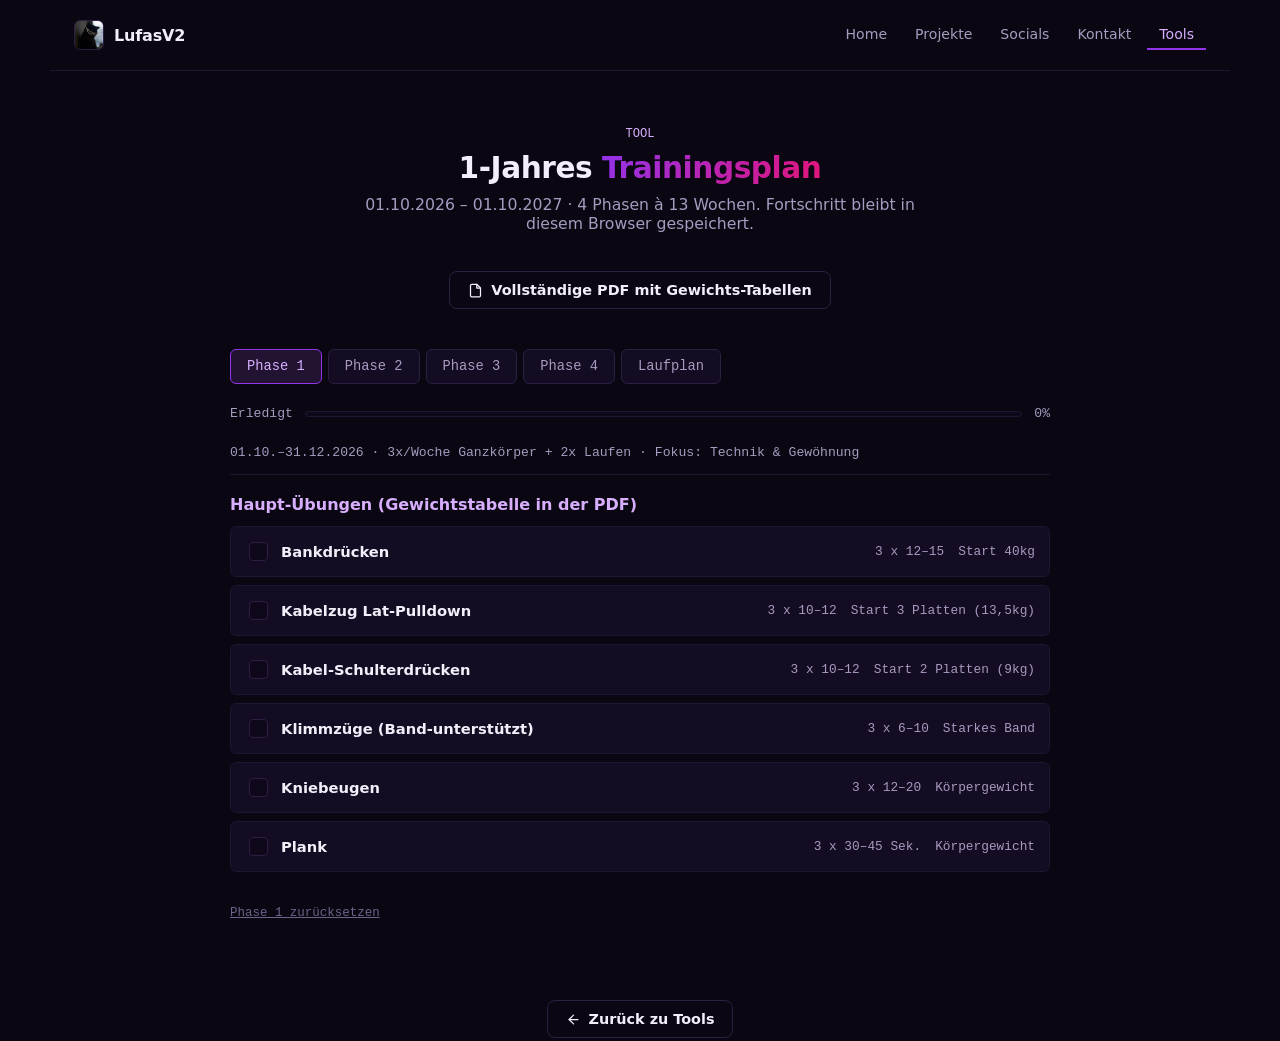
==== commit 273ed7fd: "Update fitnessplan.html" ====
--- a/fitnessplan.html
+++ b/fitnessplan.html
@@ -142,11 +142,17 @@
 </main>
 
 <script>
-const STORAGE_KEY = "fitnessplan-checks";
-const state = JSON.parse(localStorage.getItem(STORAGE_KEY) || "{}");
-
-function saveState() {
-  localStorage.setItem(STORAGE_KEY, JSON.stringify(state));
+let state = {};
+let saveTimer = null;
+
+function applyStateToDOM() {
+  document.querySelectorAll(".fit-item").forEach(item => {
+    const id = item.dataset.id;
+    const box = item.querySelector(".fit-check");
+    box.checked = !!state[id];
+    item.classList.toggle("is-done", box.checked);
+  });
+  updateProgress();
 }
 
 function updateProgress() {
@@ -159,16 +165,45 @@
   document.getElementById("progressLabel").textContent = pct + "%";
 }
 
+// Debounced save, so rapid clicks don't fire a request each
+function queueSave() {
+  clearTimeout(saveTimer);
+  saveTimer = setTimeout(async () => {
+    try {
+      await fetch("/api/checklist", {
+        method: "POST",
+        headers: { "Content-Type": "application/json" },
+        body: JSON.stringify(state),
+      });
+    } catch (e) {
+      console.error("Speichern fehlgeschlagen", e);
+    }
+  }, 400);
+}
+
+async function loadState() {
+  try {
+    const res = await fetch("/api/checklist");
+    if (res.status === 401) {
+      window.location.href = "login.html?redirect=fitnessplan.html";
+      return;
+    }
+    state = await res.json();
+  } catch (e) {
+    console.error("Laden fehlgeschlagen", e);
+    state = {};
+  }
+  applyStateToDOM();
+}
+
 document.querySelectorAll(".fit-item").forEach(item => {
   const id = item.dataset.id;
   const box = item.querySelector(".fit-check");
-  box.checked = !!state[id];
-  if (box.checked) item.classList.add("is-done");
   box.addEventListener("change", () => {
     state[id] = box.checked;
     item.classList.toggle("is-done", box.checked);
-    saveState();
     updateProgress();
+    queueSave();
   });
 });
 
@@ -186,7 +221,6 @@
   btn.addEventListener("click", () => {
     const prefix = btn.dataset.reset;
     Object.keys(state).forEach(k => { if (k.startsWith(prefix)) delete state[k]; });
-    saveState();
     document.querySelectorAll(`.fit-panel[data-panel] .fit-check`).forEach(box => {
       const item = box.closest(".fit-item");
       if (item.dataset.id.startsWith(prefix)) {
@@ -195,6 +229,7 @@
       }
     });
     updateProgress();
+    queueSave();
   });
 });
 
@@ -204,7 +239,7 @@
 defaultTab.classList.add("is-active");
 defaultPanel.classList.add("is-active");
 
-updateProgress();
+loadState();
 </script>
 </body>
 </html>
--- a/style.css
+++ b/style.css
@@ -547,8 +547,10 @@
 
 .fit-item {
   display: grid;
-  grid-template-columns: 22px 1.3fr 0.5fr 0.9fr;
-  gap: 14px;
+  grid-template-columns: 22px 1.3fr auto auto;
+  grid-template-areas: "check title sets weight";
+  column-gap: 14px;
+  row-gap: 2px;
   align-items: center;
   padding: 12px 14px;
   border: 1px solid var(--line-soft);
@@ -558,9 +560,23 @@
 }
 .fit-item.is-done { opacity: 0.5; }
 .fit-item.is-done .fit-item-title { text-decoration: line-through; }
+.fit-check { grid-area: check; }
+.fit-item-title { grid-area: title; min-width: 0; }
+.fit-item-sets { grid-area: sets; white-space: nowrap; text-align: right; }
+.fit-item-weight { grid-area: weight; white-space: nowrap; text-align: right; }
 @media (max-width: 700px) {
-  .fit-item { grid-template-columns: 22px 1fr; }
-  .fit-item-sets, .fit-item-weight { grid-column: 2; font-size: 0.8rem; }
+  .fit-item {
+    grid-template-columns: 22px 1fr;
+    grid-template-areas:
+      "check title"
+      "check sets"
+      "check weight";
+  }
+  .fit-item-sets, .fit-item-weight {
+    font-size: 0.8rem;
+    white-space: normal;
+    text-align: left;
+  }
 }
 
 .fit-check {
@@ -593,3 +609,12 @@
   padding: 0; margin-top: 6px;
 }
 .fit-reset:hover { color: var(--accent-text); }
+
+.fit-phase-meta {
+  font-family: var(--font-mono);
+  font-size: 0.82rem;
+  color: var(--muted);
+  margin: 0 0 20px;
+  padding-bottom: 14px;
+  border-bottom: 1px solid var(--line-soft);
+}
